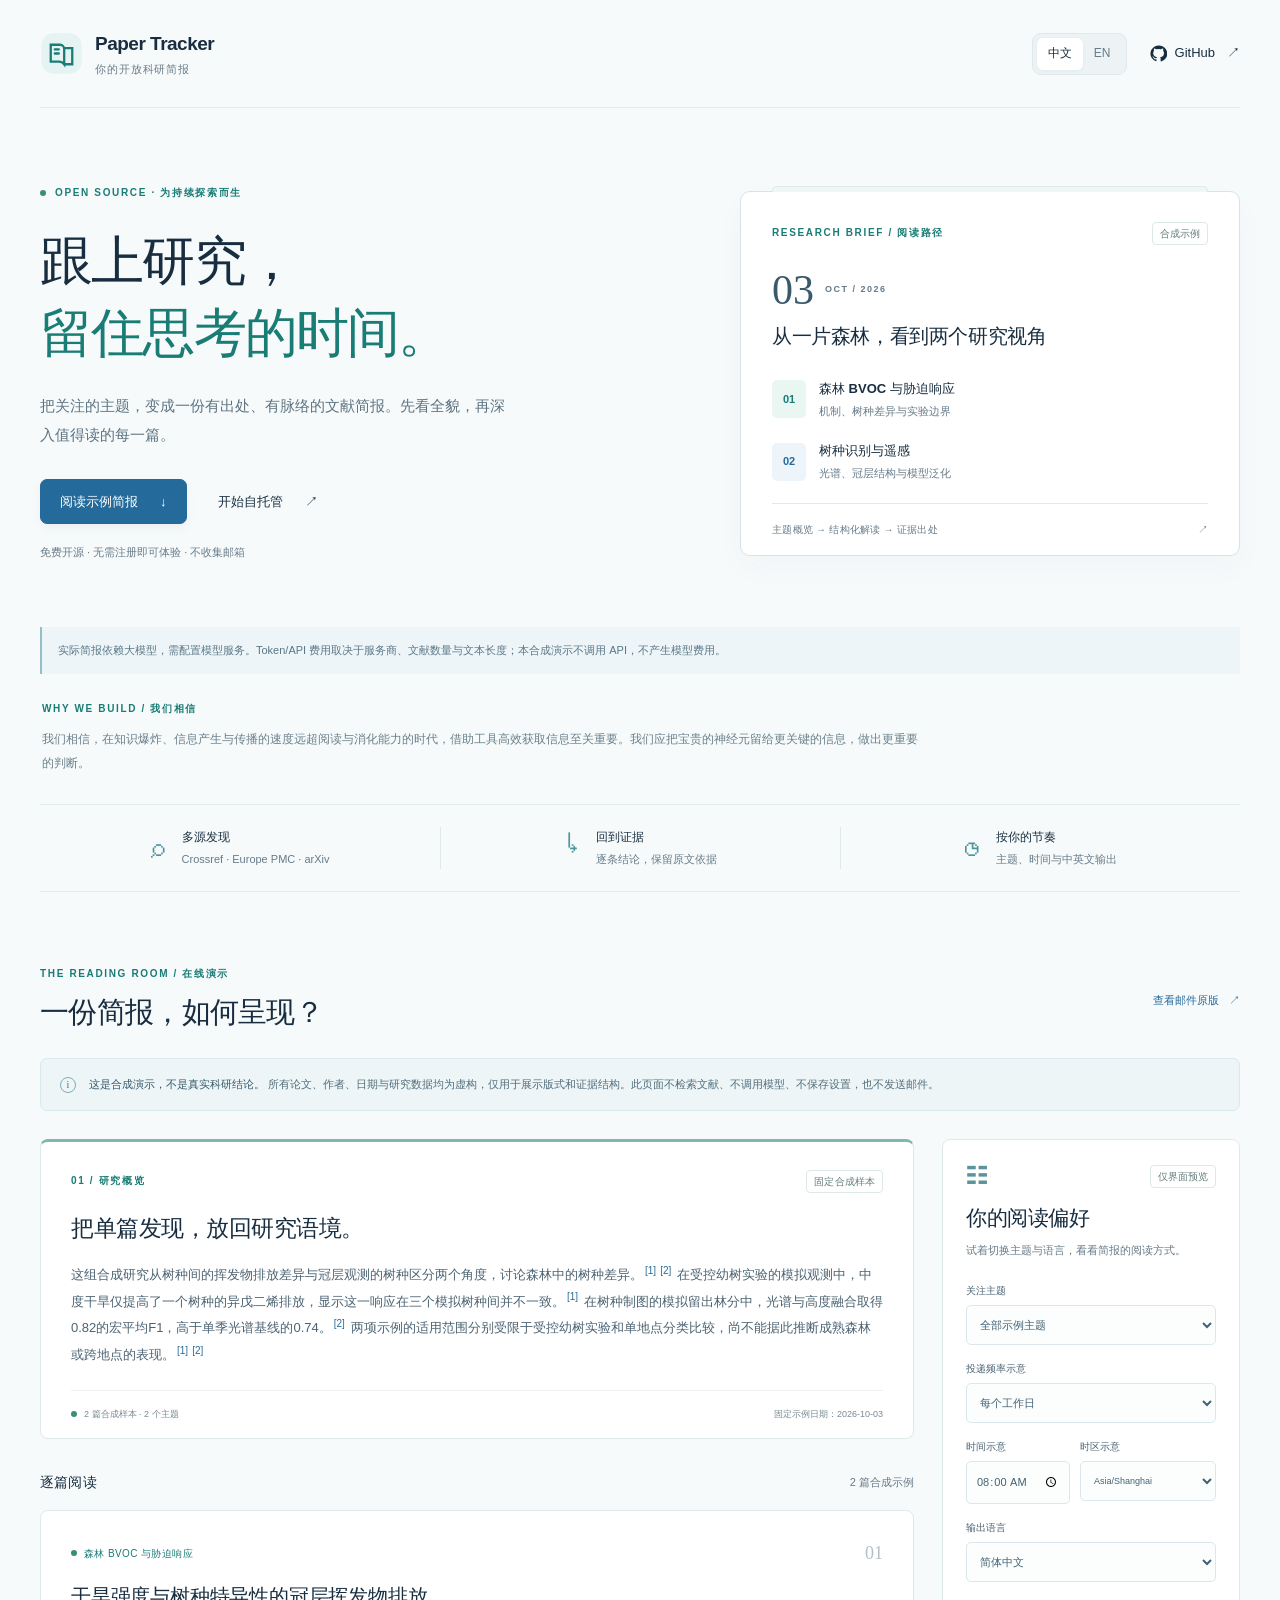
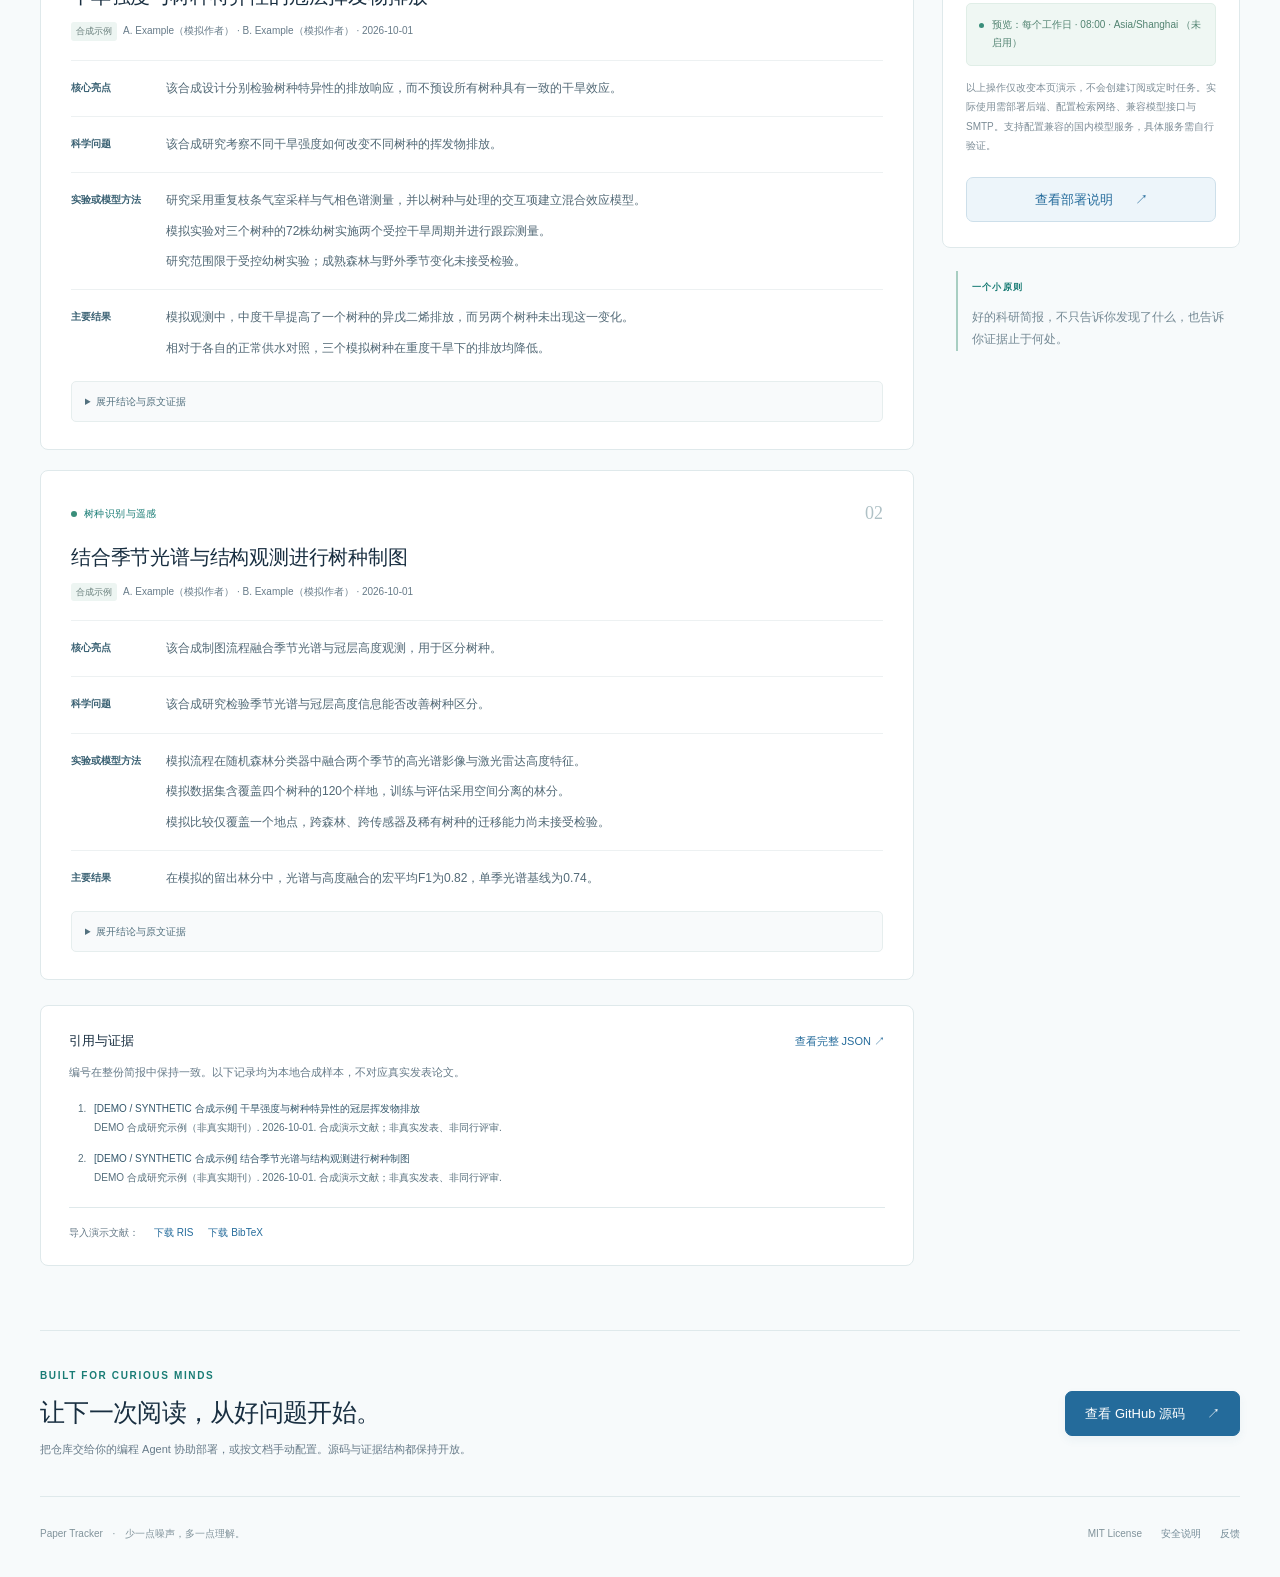
==== docs/index.html @ ffe812c1 "Release v2.1: topic calendars, required LLM setup, reference exports and live demo" ====
<!doctype html>
<html lang="zh-CN">
<head>
  <meta charset="utf-8">
  <meta name="viewport" content="width=device-width, initial-scale=1">
  <meta name="description" content="Paper Tracker: an open-source, evidence-grounded research digest. Explore the bilingual, synthetic demo without an account.">
  <meta name="theme-color" content="#f7fafb">
  <title>Paper Tracker · Research, with context.</title>
  <link rel="icon" href="assets/favicon.svg" type="image/svg+xml">
  <link rel="stylesheet" href="assets/style.css">
  <script defer src="assets/fixtures.js"></script>
  <script defer src="assets/app.js"></script>
</head>
<body>
  <a class="skip-link" href="#digest" data-i18n="skip">跳至文献预览</a>
  <div class="site-shell">
    <header class="site-header">
      <a class="brand" href="./" aria-label="Paper Tracker home">
        <svg class="brand-icon" viewBox="0 0 32 32" fill="none" aria-hidden="true"><rect x="1" y="1" width="30" height="30" rx="9" fill="#e5f4f2"/><path d="M8 9.5h7a3 3 0 0 1 3 3V24a5 5 0 0 0-4-2H8V9.5Z" stroke="#197c75" stroke-width="1.7"/><path d="M18 12h6v12h-6M11 13h3M11 16h3" stroke="#197c75" stroke-width="1.7" stroke-linecap="round"/></svg>
        <span>Paper Tracker<span class="brand-caption" data-i18n="brandCaption">你的开放科研简报</span></span>
      </a>
      <nav class="header-actions" aria-label="Main navigation">
        <div class="language-switch" role="group" aria-label="Language / 语言">
          <button type="button" class="language-button active" data-language="zh-CN" aria-pressed="true">中文</button>
          <button type="button" class="language-button" data-language="en" aria-pressed="false">EN</button>
        </div>
        <a class="repo-link" href="https://github.com/RHFran/paper-tracker"><svg viewBox="0 0 24 24" fill="currentColor" aria-hidden="true"><path d="M12 .8a11.4 11.4 0 0 0-3.6 22.2c.6.1.8-.2.8-.6v-2.2c-3.3.7-4-1.4-4-1.4-.5-1.4-1.3-1.8-1.3-1.8-1.1-.7.1-.7.1-.7 1.2.1 1.8 1.2 1.8 1.2 1 1.8 2.7 1.3 3.4 1 .1-.8.4-1.3.8-1.6-2.7-.3-5.5-1.3-5.5-6A4.7 4.7 0 0 1 5.7 8c-.1-.3-.5-1.5.1-3.2 0 0 1-.3 3.3 1.2a11.5 11.5 0 0 1 6 0c2.3-1.5 3.3-1.2 3.3-1.2.6 1.7.2 2.9.1 3.2a4.7 4.7 0 0 1 1.2 3.2c0 4.6-2.8 5.6-5.5 5.9.5.4.8 1.1.8 2.2v3.3c0 .4.2.7.8.6A11.4 11.4 0 0 0 12 .8Z"/></svg><span>GitHub</span><span aria-hidden="true">↗</span></a>
      </nav>
    </header>

    <main>
      <section class="hero" aria-labelledby="hero-title">
        <div class="hero-copy">
          <p class="eyebrow"><span class="status-dot"></span><span data-i18n="eyebrow">OPEN SOURCE · 为持续探索而生</span></p>
          <h1 id="hero-title"><span data-i18n="heroLine1">跟上研究，</span><br><span class="hero-accent" data-i18n="heroLine2">留住思考的时间。</span></h1>
          <p class="hero-description" data-i18n="heroDescription">把关注的主题，变成一份有出处、有脉络的文献简报。先看全貌，再深入值得读的每一篇。</p>
          <div class="hero-buttons"><a class="button button-primary" href="#digest"><span data-i18n="readDemo">阅读示例简报</span><span aria-hidden="true">↓</span></a><a class="button button-quiet" href="https://github.com/RHFran/paper-tracker#agent-setup"><span data-i18n="getStarted">开始自托管</span><span aria-hidden="true">↗</span></a></div>
          <p class="hero-footnote" data-i18n="heroFootnote">免费开源 · 无需注册即可体验 · 不收集邮箱</p>
        </div>
        <aside class="hero-preview" aria-label="Demo at a glance">
          <div class="preview-topline"><span class="eyebrow" data-i18n="previewEyebrow">RESEARCH BRIEF / 阅读路径</span><span class="small-tag" data-i18n="sample">合成示例</span></div>
          <div class="preview-date">03 <span>OCT / 2026</span></div>
          <h2 data-i18n="previewTitle">从一片森林，看到两个研究视角</h2>
          <div class="preview-topic"><span class="topic-symbol mint">01</span><div><strong data-i18n="topicBvoc">森林 BVOC 与胁迫响应</strong><span data-i18n="previewBvoc">机制、树种差异与实验边界</span></div></div>
          <div class="preview-topic"><span class="topic-symbol blue">02</span><div><strong data-i18n="topicCanopy">树种识别与遥感</strong><span data-i18n="previewCanopy">光谱、冠层结构与模型泛化</span></div></div>
          <div class="preview-bottom"><span data-i18n="previewBottom">主题概览 → 结构化解读 → 证据出处</span><span aria-hidden="true">↗</span></div>
        </aside>
      </section>

      <p class="cost-note" data-i18n="costNotice">实际简报依赖大模型，需配置模型服务。Token/API 费用取决于服务商、文献数量与文本长度；本合成演示不调用 API，不产生模型费用。</p>
      <section class="philosophy" aria-label="Our belief"><p class="eyebrow" data-i18n="philosophyLabel">WHY WE BUILD / 我们相信</p><p data-i18n="philosophy">我们相信，在知识爆炸、信息产生与传播的速度远超阅读与消化能力的时代，借助工具高效获取信息至关重要。我们应把宝贵的神经元留给更关键的信息，做出更重要的判断。</p></section>
      <section class="feature-strip" aria-label="Project capabilities">
        <div><span class="feature-icon" aria-hidden="true">⌕</span><p><strong data-i18n="featureSources">多源发现</strong><span>Crossref · Europe PMC · arXiv</span></p></div>
        <div><span class="feature-icon" aria-hidden="true">↳</span><p><strong data-i18n="featureEvidence">回到证据</strong><span data-i18n="featureEvidenceDetail">逐条结论，保留原文依据</span></p></div>
        <div><span class="feature-icon" aria-hidden="true">◷</span><p><strong data-i18n="featureSchedule">按你的节奏</strong><span data-i18n="featureScheduleDetail">主题、时间与中英文输出</span></p></div>
      </section>

      <section id="digest" class="digest-section" aria-labelledby="digest-title">
        <div class="section-heading"><div><p class="eyebrow" data-i18n="digestEyebrow">THE READING ROOM / 在线演示</p><h2 id="digest-title" data-i18n="digestTitle">一份简报，如何呈现？</h2></div><a id="email-preview-link" class="text-link" href="preview/demo.zh-CN.html"><span data-i18n="emailPreview">查看邮件原版</span><span aria-hidden="true">↗</span></a></div>
        <div class="demo-notice"><span class="notice-icon" aria-hidden="true">i</span><p><strong data-i18n="demoNoticeTitle">这是合成演示，不是真实科研结论。</strong> <span data-i18n="demoNotice">所有论文、作者、日期与研究数据均为虚构，仅用于展示版式和证据结构。此页面不检索文献、不调用模型、不保存设置，也不发送邮件。</span></p></div>
        <div class="reading-layout">
          <div class="reading-main">
            <article class="overview-card">
              <div class="card-eyebrow"><span class="eyebrow" data-i18n="overviewEyebrow">01 / 研究概览</span><span class="small-tag" data-i18n="fixedFixture">固定合成样本</span></div>
              <h3 data-i18n="overviewTitle">把单篇发现，放回研究语境。</h3>
              <div id="overview-content" class="overview-content"></div>
              <div class="overview-meta"><span><span class="status-dot"></span><span data-i18n="overviewScope">2 篇合成样本 · 2 个主题</span></span><span data-i18n="overviewDate">固定示例日期：2026-10-03</span></div>
            </article>
            <div class="papers-heading"><h3 data-i18n="papersTitle">逐篇阅读</h3><span id="paper-count" class="muted" aria-live="polite"></span></div>
            <div id="paper-list"></div>
            <section class="references-card" aria-labelledby="references-title"><div class="card-eyebrow"><h3 id="references-title" data-i18n="referencesTitle">引用与证据</h3><a id="audit-link" class="text-link" href="preview/demo.zh-CN.json" data-i18n="auditLink">查看完整 JSON ↗</a></div><p class="muted" data-i18n="referencesNotice">编号在整份简报中保持一致。以下记录均为本地合成样本，不对应真实发表论文。</p><ol id="reference-list"></ol><div class="export-links"><span data-i18n="exportNotice">导入演示文献：</span><a id="ris-link" href="preview/demo.zh-CN.ris" download data-i18n="exportRis">下载 RIS</a><a id="bib-link" href="preview/demo.zh-CN.bib" download data-i18n="exportBib">下载 BibTeX</a></div></section>
          </div>
          <aside class="configuration" aria-labelledby="config-title">
            <div class="config-card">
              <div class="config-topline"><span class="config-icon" aria-hidden="true">☷</span><span class="small-tag" data-i18n="previewOnly">仅界面预览</span></div>
              <h3 id="config-title" data-i18n="configTitle">你的阅读偏好</h3>
              <p class="muted" data-i18n="configDescription">试着切换主题与语言，看看简报的阅读方式。</p>
              <div class="field"><label for="topic" data-i18n="topicLabel">关注主题</label><select id="topic"><option value="all" data-i18n="allTopics">全部示例主题</option><option value="bvoc" data-i18n="topicBvoc">森林 BVOC 与胁迫响应</option><option value="canopy" data-i18n="topicCanopy">树种识别与遥感</option></select></div>
              <div class="field"><label for="schedule" data-i18n="scheduleLabel">投递频率示意</label><select id="schedule"><option value="daily" data-i18n="daily">每天</option><option value="weekdays" selected data-i18n="weekdays">每个工作日</option><option value="weekly" data-i18n="weekly">每周一</option></select></div>
              <div class="field-pair"><div class="field"><label for="time" data-i18n="timeLabel">时间示意</label><input id="time" type="time" value="08:00" required></div><div class="field"><label for="timezone" data-i18n="timezoneLabel">时区示意</label><select id="timezone"><option value="Asia/Shanghai">Asia/Shanghai</option><option value="UTC">UTC</option><option value="America/New_York">America/New_York</option></select></div></div>
              <div class="field"><label for="output-language" data-i18n="languageLabel">输出语言</label><select id="output-language"><option value="zh-CN">简体中文</option><option value="en">English</option></select></div>
              <div class="schedule-summary" aria-live="polite"><span class="status-dot"></span><p id="schedule-summary"></p></div>
              <p class="config-disclaimer" data-i18n="configDisclaimer">以上操作仅改变本页演示，不会创建订阅或定时任务。实际使用需部署后端、配置检索网络、兼容模型接口与 SMTP。支持配置兼容的国内模型服务，具体服务需自行验证。</p>
              <a class="button button-secondary" href="https://github.com/RHFran/paper-tracker#manual-setup"><span data-i18n="setupGuide">查看部署说明</span><span aria-hidden="true">↗</span></a>
            </div>
            <div class="reading-note"><span class="eyebrow" data-i18n="readingNoteLabel">一个小原则</span><p data-i18n="readingNote">好的科研简报，不只告诉你发现了什么，也告诉你证据止于何处。</p></div>
          </aside>
        </div>
      </section>
      <noscript><div class="demo-notice">JavaScript is disabled. Read the complete synthetic previews: <a href="preview/demo.zh-CN.html">中文</a> · <a href="preview/demo.en.html">English</a>. All papers and findings in these previews are invented.</div></noscript>
      <section class="bottom-cta"><div><p class="eyebrow">BUILT FOR CURIOUS MINDS</p><h2 data-i18n="ctaTitle">让下一次阅读，从好问题开始。</h2><p data-i18n="ctaText">把仓库交给你的编程 Agent 协助部署，或按文档手动配置。源码与证据结构都保持开放。</p></div><a class="button button-primary" href="https://github.com/RHFran/paper-tracker"><span data-i18n="viewSource">查看 GitHub 源码</span><span aria-hidden="true">↗</span></a></section>
    </main>
    <footer class="site-footer"><span>Paper Tracker <span class="footer-dot">·</span> <span data-i18n="footerTagline">少一点噪声，多一点理解。</span></span><div><span>MIT License</span><a href="https://github.com/RHFran/paper-tracker/blob/main/SECURITY.md" data-i18n="security">安全说明</a><a href="https://github.com/RHFran/paper-tracker/issues" data-i18n="feedback">反馈</a></div></footer>
  </div>
</body>
</html>
---- docs/assets/style.css ----
:root{--ink:#182e40;--muted:#677b89;--blue:#246b9b;--teal:#197c75;--line:#dfe9eb;--canvas:#f7fafb;--mint:#eaf6f1;--sky:#edf5fa;--paper:#fff;--serif:Georgia,"Songti SC","Noto Serif CJK SC",SimSun,serif;--sans:Inter,-apple-system,BlinkMacSystemFont,"Segoe UI","PingFang SC","Microsoft YaHei",sans-serif}*{box-sizing:border-box}html{scroll-behavior:smooth;scroll-padding-top:28px}body{margin:0;background:var(--canvas);color:var(--ink);font-family:var(--sans);font-size:15px;line-height:1.7;-webkit-font-smoothing:antialiased}a{color:var(--blue);text-decoration:none}a:hover{text-decoration:underline;text-underline-offset:4px}button,input,select{font:inherit}button,a,select,input,summary{-webkit-tap-highlight-color:transparent}button,select,summary{cursor:pointer}:focus-visible{outline:3px solid #519eaa;outline-offset:4px}button{color:inherit}button,a{touch-action:manipulation}svg{display:block}.site-shell{width:min(1200px,100% - 80px);margin:auto}.site-header{min-height:108px;display:flex;align-items:center;justify-content:space-between;gap:24px;border-bottom:1px solid var(--line)}.brand{display:flex;gap:12px;align-items:center;color:var(--ink);font-size:19px;font-weight:650;letter-spacing:-.5px}.brand:hover{text-decoration:none}.brand-icon{width:43px;height:43px}.brand-caption{display:block;font-size:11px;font-weight:400;letter-spacing:.08em;color:var(--muted);margin-top:0}.header-actions{display:flex;gap:23px;align-items:center}.language-switch{padding:4px;display:flex;border:1px solid var(--line);background:#edf3f4;border-radius:9px}.language-button{border:0;background:transparent;border-radius:6px;padding:5px 11px;color:var(--muted);font-size:12px;min-height:32px}.language-button.active{background:white;color:var(--ink);box-shadow:0 1px 4px #1e45500d}.repo-link{display:flex;align-items:center;gap:8px;font-size:13px;color:var(--ink)}.repo-link svg{width:17px;height:17px}.repo-link>span:last-child{margin-left:4px}.hero{display:grid;grid-template-columns:1.2fr 1fr;gap:100px;align-items:center;padding:77px 0 65px}.eyebrow{font-size:10px;letter-spacing:1.65px;font-weight:650;line-height:1.6;color:var(--teal);margin:0}.hero .eyebrow{display:flex;align-items:center;gap:9px}.status-dot{display:inline-block;flex-shrink:0;width:6px;height:6px;border-radius:50%;background:#398e7a;vertical-align:middle}.hero h1{font-family:var(--serif);font-weight:500;font-size:clamp(38px,4.15vw,53px);line-height:1.35;letter-spacing:-1.8px;margin:25px 0 22px}.hero-accent{color:var(--teal)}.hero-description{max-width:475px;line-height:1.95;color:#5e7482;margin:0;font-size:15px}.hero-buttons{display:flex;gap:12px;align-items:center;flex-wrap:wrap;margin-top:29px}.button{display:inline-flex;justify-content:center;align-items:center;gap:22px;border-radius:7px;padding:12px 19px;font-size:13px;line-height:1.5;font-weight:500;min-height:45px}.button:hover{text-decoration:none;filter:brightness(.95)}.button-primary{background:var(--blue);color:#fff;border:1px solid var(--blue);box-shadow:0 4px 10px #286b9510}.button-quiet{color:var(--ink)}.button-secondary{background:var(--sky);border:1px solid #cddfea;color:var(--blue);width:100%}.hero-footnote{font-size:11px;color:var(--muted);margin:19px 0 0}.hero-preview{padding:30px 31px 0;background:#fff;border:1px solid #d5e5e7;border-radius:10px;box-shadow:0 12px 32px #31566707;position:relative}.hero-preview:before{content:"";position:absolute;left:31px;right:31px;top:-6px;height:5px;border:1px solid #deeaeb;border-bottom:0;border-radius:5px 5px 0 0;background:#eef6f6}.preview-topline{display:flex;align-items:center;justify-content:space-between;gap:12px}.small-tag{display:inline-block;font-size:10px;line-height:1.5;border:1px solid #dce9e7;border-radius:4px;padding:3px 7px;color:#657e7d;white-space:nowrap;letter-spacing:.1px}.preview-date{margin:24px 0 9px;font-family:var(--serif);font-size:42px;line-height:1;color:#385a6b;display:flex;gap:11px;align-items:center}.preview-date span{font-family:var(--sans);font-size:9px;letter-spacing:1.5px;font-weight:600;color:var(--muted)}.hero-preview h2{font-size:20px;line-height:1.6;font-family:var(--serif);font-weight:500;letter-spacing:-.4px;margin:0 0 26px}.preview-topic{display:flex;gap:13px;align-items:center;margin:0 0 20px}.topic-symbol{width:34px;height:38px;display:flex;align-items:center;justify-content:center;border-radius:5px;font-size:11px;font-weight:600;flex-shrink:0}.mint{background:var(--mint);color:var(--teal)}.blue{background:var(--sky);color:var(--blue)}.preview-topic strong{display:block;font-weight:550;font-size:13px}.preview-topic div>span{display:block;color:var(--muted);font-size:11px;margin-top:2px}.preview-bottom{border-top:1px solid var(--line);padding:17px 0;display:flex;gap:14px;justify-content:space-between;font-size:10px;color:var(--muted);letter-spacing:.25px}.feature-strip{border-top:1px solid var(--line);border-bottom:1px solid var(--line);display:grid;grid-template-columns:repeat(3,1fr);padding:22px 0;margin-bottom:74px}.feature-strip>div{display:flex;gap:17px;align-items:center;justify-content:center}.feature-strip>div+div{border-left:1px solid var(--line)}.feature-strip p{margin:0}.feature-strip strong,.feature-strip p>span{display:block}.feature-strip strong{font-size:12px;font-weight:550}.feature-strip p>span{font-size:11px;color:var(--muted);margin-top:3px}.feature-icon{font-size:27px;color:#4b969d;line-height:1}.section-heading{display:flex;align-items:center;justify-content:space-between;gap:20px;margin-bottom:24px}.section-heading h2{font-family:var(--serif);font-size:29px;letter-spacing:-.7px;font-weight:500;margin:9px 0 0;line-height:1.5}.text-link{font-size:11px;display:inline-flex;align-items:center;gap:10px}.demo-notice{display:flex;align-items:flex-start;gap:13px;background:#edf5f7;border:1px solid #dae9ed;border-radius:7px;padding:15px 19px;margin:0 0 28px;color:#516d7b;font-size:11px;line-height:1.85}.demo-notice p{margin:0}.demo-notice strong{font-weight:550;color:#35596a}.notice-icon{border:1px solid #7eacb7;border-radius:50%;width:16px;height:16px;display:flex;align-items:center;justify-content:center;flex-shrink:0;font-size:10px;margin-top:3px;font-family:var(--serif)}.reading-layout{display:grid;grid-template-columns:minmax(0,1fr) 298px;gap:28px;align-items:start}.overview-card,.paper-card,.references-card,.config-card{background:#fff;border:1px solid var(--line);border-radius:8px}.overview-card{padding:28px 30px 0;border-top:3px solid #80b8af}.card-eyebrow{display:flex;justify-content:space-between;align-items:center;gap:14px}.overview-card h3{font-family:var(--serif);font-weight:500;font-size:23px;letter-spacing:-.5px;line-height:1.5;margin:19px 0 16px}.overview-content{font-size:13px;line-height:2.05;color:#4c6372}.overview-content p{margin:0 0 17px}.citation{font-size:10px;vertical-align:super;padding:1px 2px;line-height:0;color:var(--blue)}.overview-meta{display:flex;justify-content:space-between;gap:15px;padding:16px 0;border-top:1px solid #edf1f2;margin-top:21px;color:#778a91;font-size:9px}.overview-meta>span:first-child{display:flex;gap:7px;align-items:center}.papers-heading{display:flex;align-items:center;justify-content:space-between;margin:32px 0 15px}.papers-heading h3{font-size:14px;letter-spacing:.2px;margin:0;font-weight:550}.muted{color:var(--muted);font-size:11px;line-height:1.8}.paper-card{margin-bottom:20px;padding:27px 30px}.paper-topline{display:flex;justify-content:space-between;align-items:center;gap:12px}.topic-label{display:flex;align-items:center;gap:7px;font-size:10px;color:var(--teal);letter-spacing:.4px}.paper-number{font-family:var(--serif);color:#afc1c6;font-size:18px}.paper-card h3{font-size:20px;font-family:var(--serif);font-weight:500;line-height:1.65;letter-spacing:-.2px;margin:12px 0 9px}.paper-meta{font-size:10px;color:var(--muted);line-height:1.8;margin:0 0 19px;overflow-wrap:anywhere}.synthetic-badge{display:inline-block;font-size:9px;color:#6b817e;background:#edf5f2;border-radius:3px;padding:1px 5px;margin-right:6px}.paper-section{display:grid;grid-template-columns:81px minmax(0,1fr);gap:14px;padding:16px 0;border-top:1px solid #edf1f2}.paper-section h4{font-size:10px;font-weight:600;color:#3a6173;line-height:1.8;margin:2px 0 0}.paper-section ul{padding:0;margin:0;list-style:none;font-size:12px;line-height:1.95;color:#526976}.paper-section li+li{margin-top:7px}.evidence-details{background:#f8fafb;border:1px solid #e6eeee;border-radius:5px;margin-top:5px;padding:11px 13px;font-size:11px;color:#53717f}.evidence-details summary{font-size:10px;font-weight:500}.evidence-details[open] summary{margin-bottom:11px}.evidence-item{font-size:11px;line-height:1.9;border-top:1px solid #e7edef;padding-top:10px;margin-top:10px}.evidence-item p{margin:5px 0}.evidence-quote{border-left:2px solid #b5d6d1;padding-left:10px;color:#6b7f88}.evidence-label{font-weight:600;color:#447567;font-size:9px;letter-spacing:.6px}.evidence-details .muted{font-size:10px}.references-card{padding:24px 28px;margin:25px 0 0}.references-card h3{font-size:13px;font-weight:550;margin:0}.references-card>p{margin:11px 0 0}.references-card ol{padding-left:20px;margin:16px 0 0;font-size:10px;line-height:1.9;color:#566f7c}.references-card li{padding-left:5px;scroll-margin-top:30px}.references-card li+li{margin-top:12px}.references-card li:target{background:#eef6f6}.reference-title{display:block;color:#34576b}.configuration{position:sticky;top:24px}.config-card{padding:25px 23px}.config-topline{display:flex;justify-content:space-between;align-items:center}.config-icon{font-size:22px;color:#5b939c;line-height:1}.config-card h3{font-family:var(--serif);font-size:21px;font-weight:500;line-height:1.5;margin:15px 0 7px;letter-spacing:-.5px}.config-card>.muted{margin:0 0 21px;font-size:11px}.field{margin-top:15px;min-width:0}.field label{display:block;font-size:10px;font-weight:550;color:#496374;margin-bottom:6px}.field select,.field input{width:100%;min-width:0;border:1px solid #dbe7ea;border-radius:5px;background:#fcfefe;color:#426173;padding:10px 9px;font-size:11px;min-height:40px}.field select{padding-right:18px}.field-pair{display:grid;grid-template-columns:104px minmax(0,1fr);gap:10px}.field-pair select{font-size:9px}.schedule-summary{padding:12px;margin-top:21px;display:flex;gap:8px;align-items:flex-start;background:#eff7f3;border:1px solid #e0eee7;border-radius:5px;color:#528371;font-size:10px;line-height:1.85}.schedule-summary .status-dot{margin-top:7px;width:5px;height:5px}.schedule-summary p{margin:0}.config-disclaimer{font-size:10px;color:#7d8d97;line-height:1.95;margin:12px 0 21px}.reading-note{margin:23px 14px;padding:1px 0 0 14px;border-left:2px solid #a8cec2}.reading-note .eyebrow{font-size:9px;letter-spacing:1.2px}.reading-note p{font-size:12px;color:#748994;line-height:1.9;margin:8px 0 0;font-family:var(--serif)}.bottom-cta{display:flex;justify-content:space-between;align-items:center;gap:25px;margin:64px 0 0;padding:37px 0;border-top:1px solid var(--line);border-bottom:1px solid var(--line)}.bottom-cta h2{font-family:var(--serif);font-size:25px;font-weight:500;letter-spacing:-.7px;line-height:1.6;margin:9px 0 7px}.bottom-cta p:not(.eyebrow){font-size:11px;color:var(--muted);margin:0}.bottom-cta .button{flex-shrink:0}.site-footer{padding:28px 0 35px;display:flex;justify-content:space-between;align-items:center;gap:20px;color:#81939b;font-size:10px}.site-footer>div{display:flex;gap:19px}.site-footer a{color:#748b97}.footer-dot{margin:0 7px}.skip-link{position:absolute;top:-80px;left:24px;padding:10px 15px;background:white;z-index:5}.skip-link:focus{top:10px}html[lang=en] .hero h1{font-size:clamp(40px,4.1vw,55px);letter-spacing:-2px}html[lang=en] .hero{gap:73px}html[lang=en] .paper-section{grid-template-columns:91px minmax(0,1fr)}html[lang=en] .paper-section h4{font-size:10px}
@media(min-width:1440px){.site-shell{width:1160px}}@media(max-width:1000px){.site-shell{width:calc(100% - 48px)}.hero,html[lang=en] .hero{gap:42px;padding:60px 0}.hero h1{font-size:43px}.hero-preview{padding:25px 23px 0}.hero-preview h2{font-size:18px}.preview-topline>.eyebrow{font-size:8px;letter-spacing:1px}.reading-layout{grid-template-columns:minmax(0,1fr) 265px;gap:20px}.config-card{padding:22px 19px}.overview-card,.paper-card{padding-left:23px;padding-right:23px}.feature-strip{margin-bottom:54px}.preview-topic strong{font-size:12px}}
@media(max-width:760px){.site-shell{width:calc(100% - 36px)}.site-header{min-height:87px;gap:10px}.brand{font-size:17px;gap:9px}.brand-icon{width:36px;height:36px}.brand-caption{font-size:9px}.header-actions{gap:12px}.repo-link{font-size:11px;gap:6px}.repo-link>span:last-child{display:none}.language-button{padding:4px 8px;font-size:11px}.hero,html[lang=en] .hero{grid-template-columns:1fr;gap:38px;padding:48px 3px 39px}.hero h1{font-size:43px;letter-spacing:-1.3px;margin-top:20px}.hero-description{font-size:14px;max-width:530px}.hero-preview{max-width:540px;width:100%;padding:25px 24px 0}.preview-topline>.eyebrow{font-size:9px;letter-spacing:1.4px}.preview-date{margin-top:20px}.hero-preview h2{font-size:20px;margin-bottom:22px}.hero-preview .preview-topic{margin-bottom:17px}.preview-topic strong{font-size:12px}.feature-strip{padding:19px 0;margin-bottom:45px;gap:12px}.feature-strip>div{display:block;padding-left:10px}.feature-strip>div:first-child{padding-left:0}.feature-strip p>span{font-size:9px;line-height:1.8}.feature-strip strong{font-size:10px;margin-top:9px}.feature-icon{font-size:21px}.section-heading h2{font-size:25px}.section-heading{align-items:flex-end;gap:13px}.section-heading>.text-link{font-size:10px;flex-shrink:0;margin-bottom:4px}.eyebrow{font-size:9px;letter-spacing:1.2px}.reading-layout{display:flex;flex-direction:column;gap:25px}.configuration{position:static;width:100%}.config-card{padding:20px}.config-card h3{font-size:21px}.config-card>.muted{margin-bottom:14px}.config-card .field{margin-top:12px}.config-topline{float:right;gap:12px;margin-top:5px}.config-icon{display:none}.config-card h3{margin-top:0}.field-pair{grid-template-columns:1fr 1fr}.field-pair select{font-size:11px}.config-disclaimer{margin-bottom:15px}.config-card>.button{min-height:40px;padding-top:10px;padding-bottom:10px}.reading-note{display:none}.reading-main{width:100%}.overview-card{padding:23px 22px 0}.overview-card h3{font-size:22px}.overview-meta{flex-wrap:wrap;gap:5px}.paper-card{padding:23px 22px}.paper-card h3{font-size:20px}.paper-section,html[lang=en] .paper-section{grid-template-columns:1fr;gap:6px}.paper-section h4,html[lang=en] .paper-section h4{font-size:10px}.paper-section ul{font-size:12px}.references-card{padding:23px 22px}.bottom-cta{display:block;padding:30px 4px;margin-top:42px}.bottom-cta h2{font-size:24px}.bottom-cta .button{margin-top:22px}.site-footer{align-items:flex-start;flex-direction:column;gap:14px;font-size:10px}.demo-notice{padding:13px 14px;font-size:10px;gap:10px}html[lang=en] .hero h1{font-size:46px}.card-eyebrow{gap:8px}}
@media(max-width:380px){.site-shell{width:calc(100% - 28px)}.brand-caption{display:none}.brand{font-size:15px}.repo-link>span{display:none}.header-actions{gap:9px}.hero h1{font-size:37px}.hero-buttons{gap:3px}.button{padding:11px 13px;gap:15px;font-size:12px}.section-heading{display:block}.section-heading>.text-link{margin-top:12px}.overview-card,.paper-card{padding-left:18px;padding-right:18px}.small-tag{font-size:8px}.overview-card h3{font-size:20px}.paper-card h3{font-size:18px}html[lang=en] .hero h1{font-size:39px}}
@media(prefers-reduced-motion:reduce){html{scroll-behavior:auto}}@media print{body{background:white}.site-shell{width:100%}.header-actions,.hero-buttons,.feature-strip,.configuration,.bottom-cta,.site-footer{display:none}.hero{padding:20px 0;gap:30px}.reading-layout{display:block}.paper-card,.overview-card{break-inside:avoid;box-shadow:none}.text-link{display:none}}

.philosophy{padding:0 2px 29px;max-width:890px}.philosophy>p:last-child{font-size:12px;line-height:2;color:#6a808c;margin:10px 0 0}.export-links{display:flex;flex-wrap:wrap;gap:9px 15px;font-size:10px;border-top:1px solid var(--line);padding-top:16px;margin-top:20px;color:var(--muted)}

.cost-note{background:#eef5f8;border-left:2px solid #95becd;padding:13px 16px;margin:0 0 27px;color:#5a7787;font-size:11px;line-height:1.9}
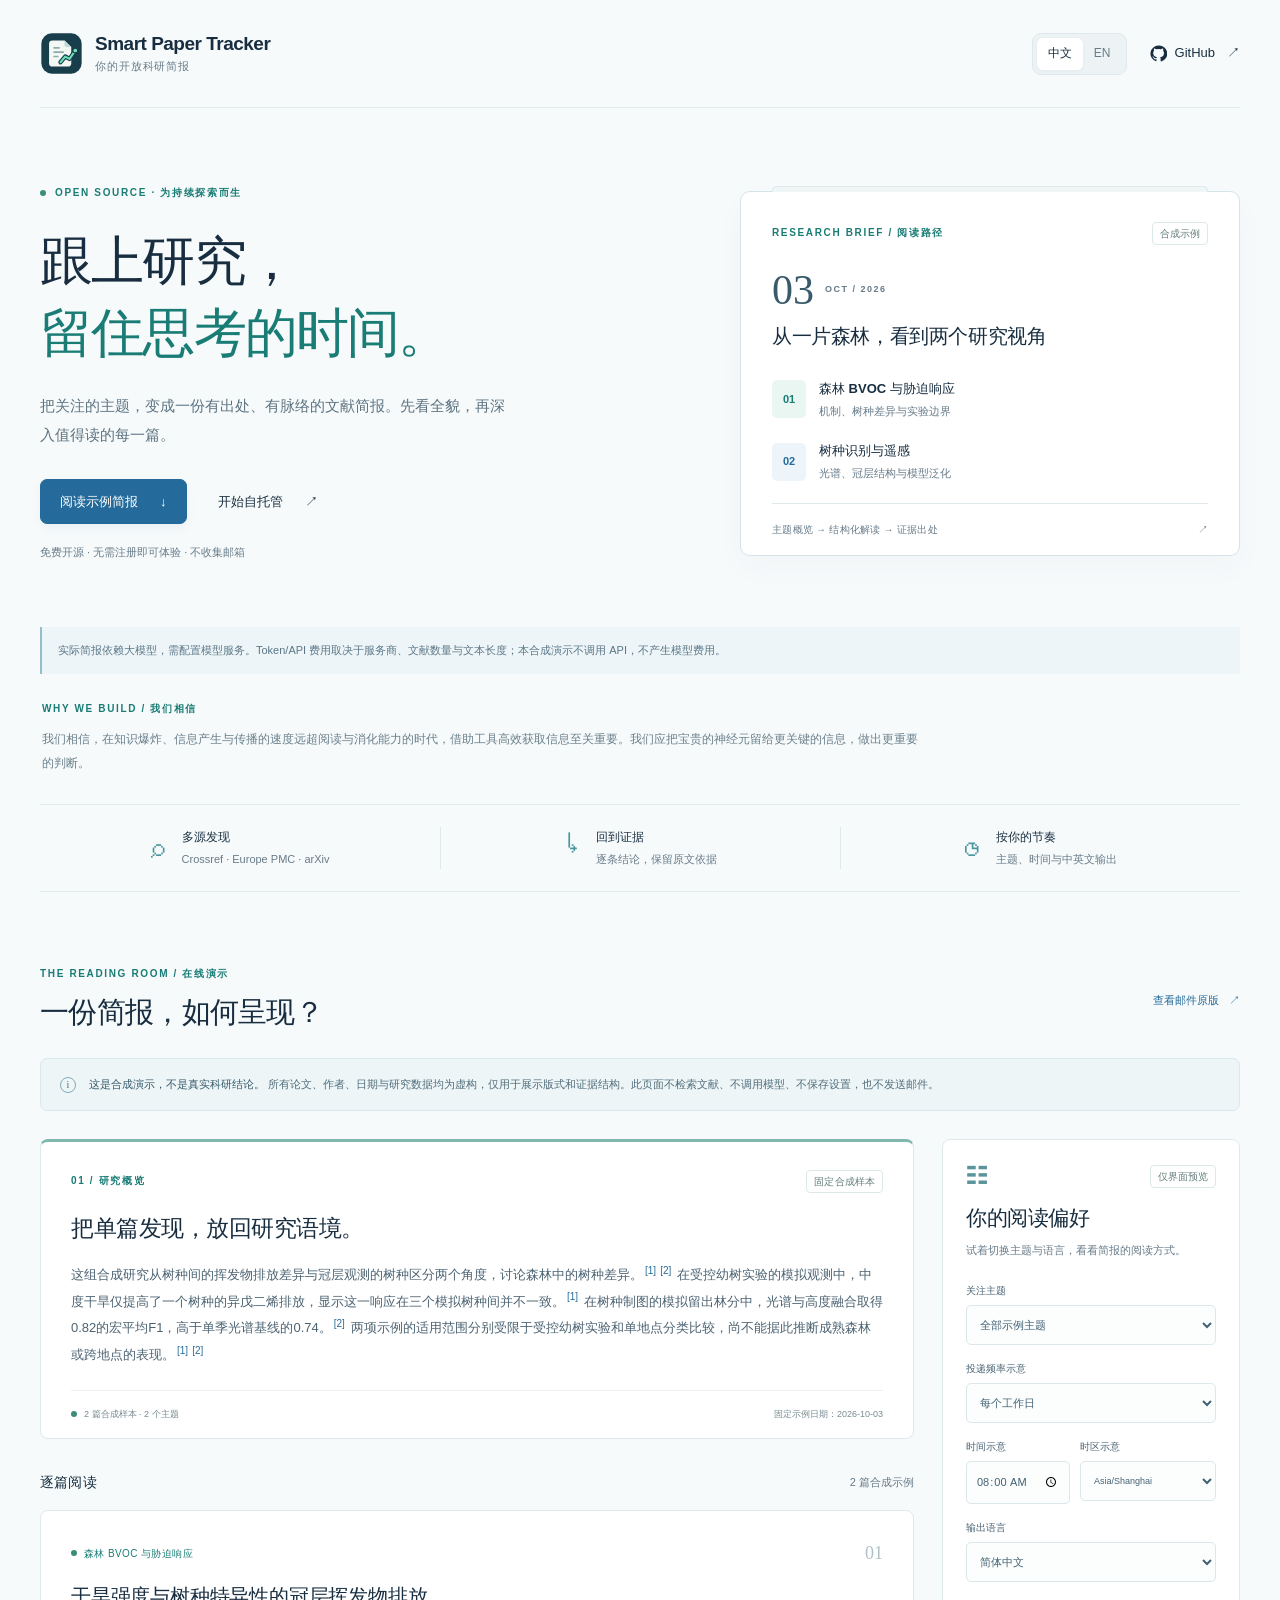
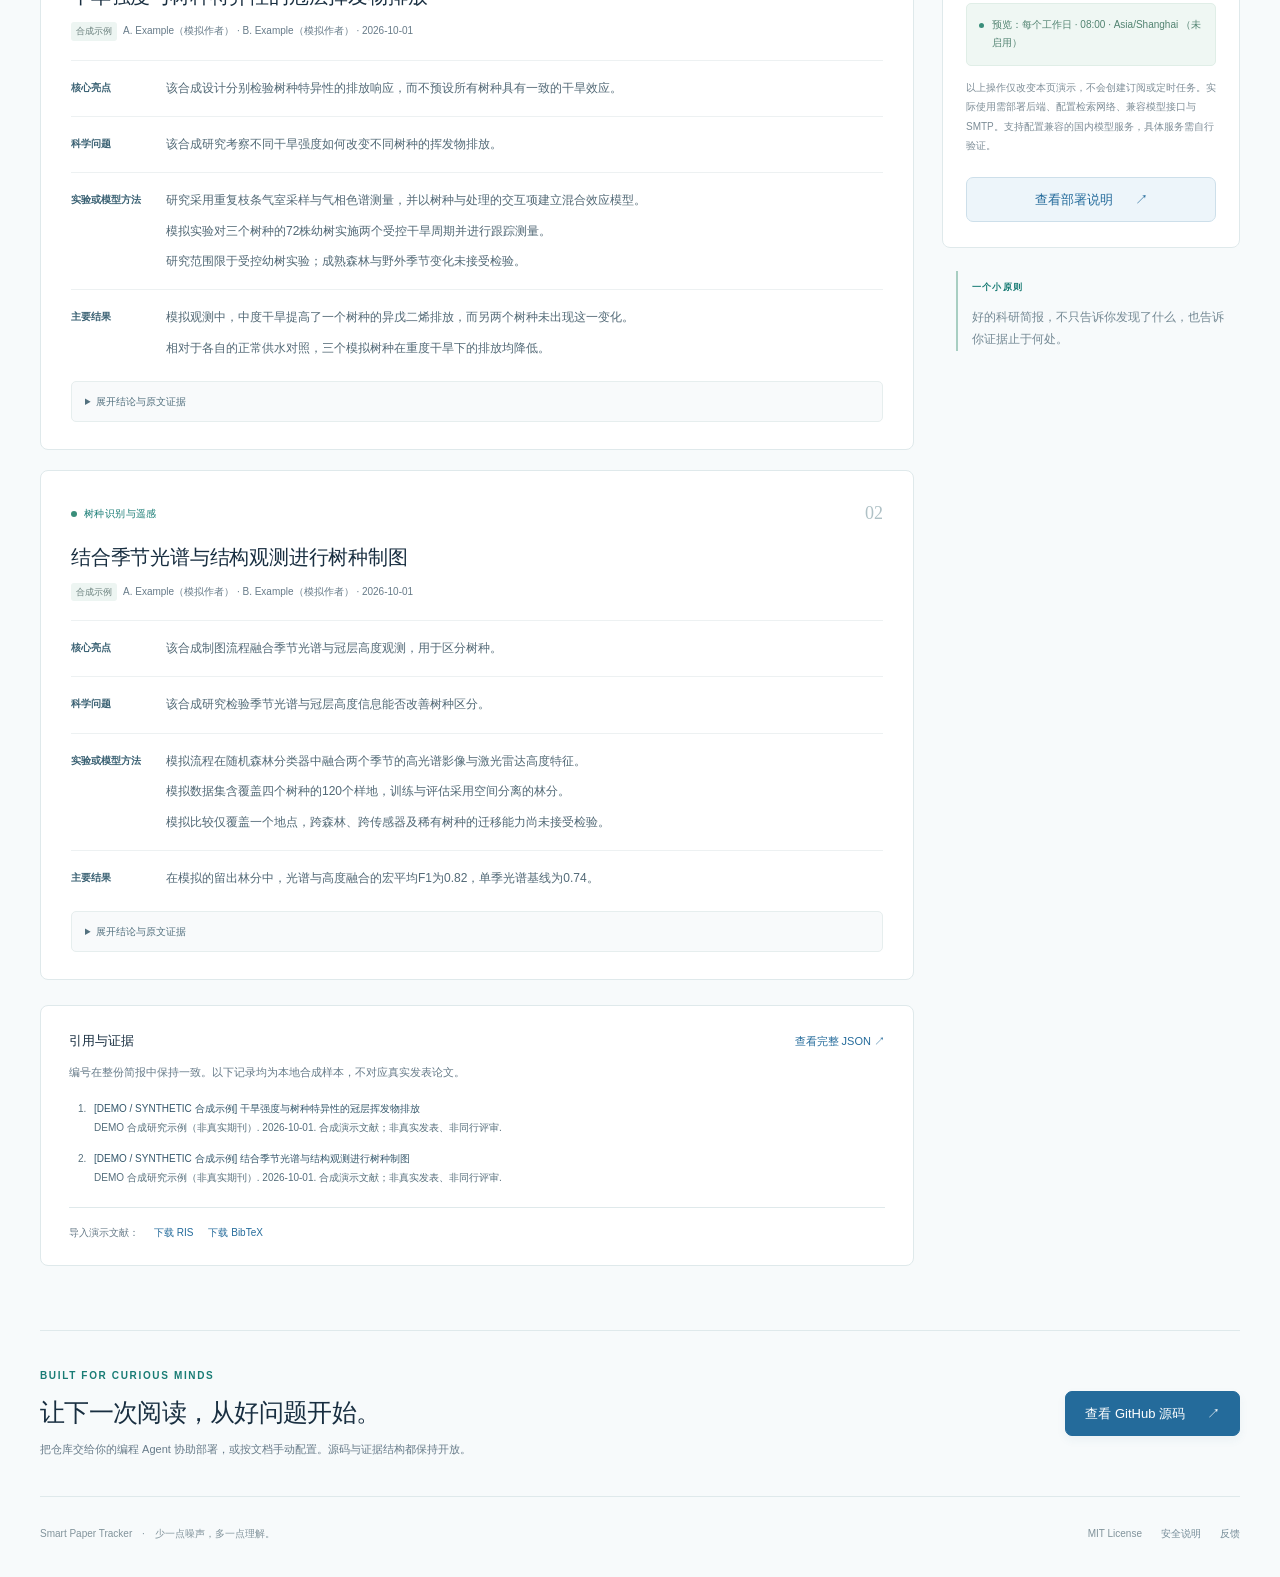
==== commit fc367467: "Brand project as Smart Paper Tracker with original logo" ====
--- a/docs/index.html
+++ b/docs/index.html
@@ -3,9 +3,9 @@
 <head>
   <meta charset="utf-8">
   <meta name="viewport" content="width=device-width, initial-scale=1">
-  <meta name="description" content="Paper Tracker: an open-source, evidence-grounded research digest. Explore the bilingual, synthetic demo without an account.">
+  <meta name="description" content="Smart Paper Tracker: an open-source, evidence-grounded research digest. Explore the bilingual, synthetic demo without an account.">
   <meta name="theme-color" content="#f7fafb">
-  <title>Paper Tracker · Research, with context.</title>
+  <title>Smart Paper Tracker · Research, with context.</title>
   <link rel="icon" href="assets/favicon.svg" type="image/svg+xml">
   <link rel="stylesheet" href="assets/style.css">
   <script defer src="assets/fixtures.js"></script>
@@ -15,16 +15,16 @@
   <a class="skip-link" href="#digest" data-i18n="skip">跳至文献预览</a>
   <div class="site-shell">
     <header class="site-header">
-      <a class="brand" href="./" aria-label="Paper Tracker home">
-        <svg class="brand-icon" viewBox="0 0 32 32" fill="none" aria-hidden="true"><rect x="1" y="1" width="30" height="30" rx="9" fill="#e5f4f2"/><path d="M8 9.5h7a3 3 0 0 1 3 3V24a5 5 0 0 0-4-2H8V9.5Z" stroke="#197c75" stroke-width="1.7"/><path d="M18 12h6v12h-6M11 13h3M11 16h3" stroke="#197c75" stroke-width="1.7" stroke-linecap="round"/></svg>
-        <span>Paper Tracker<span class="brand-caption" data-i18n="brandCaption">你的开放科研简报</span></span>
+      <a class="brand" href="./" aria-label="Smart Paper Tracker home">
+        <img class="brand-icon" src="assets/logo.svg" width="43" height="43" alt="">
+        <span><span class="brand-name">Smart Paper Tracker</span><span class="brand-caption" data-i18n="brandCaption">你的开放科研简报</span></span>
       </a>
       <nav class="header-actions" aria-label="Main navigation">
         <div class="language-switch" role="group" aria-label="Language / 语言">
           <button type="button" class="language-button active" data-language="zh-CN" aria-pressed="true">中文</button>
           <button type="button" class="language-button" data-language="en" aria-pressed="false">EN</button>
         </div>
-        <a class="repo-link" href="https://github.com/RHFran/paper-tracker"><svg viewBox="0 0 24 24" fill="currentColor" aria-hidden="true"><path d="M12 .8a11.4 11.4 0 0 0-3.6 22.2c.6.1.8-.2.8-.6v-2.2c-3.3.7-4-1.4-4-1.4-.5-1.4-1.3-1.8-1.3-1.8-1.1-.7.1-.7.1-.7 1.2.1 1.8 1.2 1.8 1.2 1 1.8 2.7 1.3 3.4 1 .1-.8.4-1.3.8-1.6-2.7-.3-5.5-1.3-5.5-6A4.7 4.7 0 0 1 5.7 8c-.1-.3-.5-1.5.1-3.2 0 0 1-.3 3.3 1.2a11.5 11.5 0 0 1 6 0c2.3-1.5 3.3-1.2 3.3-1.2.6 1.7.2 2.9.1 3.2a4.7 4.7 0 0 1 1.2 3.2c0 4.6-2.8 5.6-5.5 5.9.5.4.8 1.1.8 2.2v3.3c0 .4.2.7.8.6A11.4 11.4 0 0 0 12 .8Z"/></svg><span>GitHub</span><span aria-hidden="true">↗</span></a>
+        <a class="repo-link" aria-label="GitHub repository" href="https://github.com/RHFran/smart-paper-tracker"><svg viewBox="0 0 24 24" fill="currentColor" aria-hidden="true"><path d="M12 .8a11.4 11.4 0 0 0-3.6 22.2c.6.1.8-.2.8-.6v-2.2c-3.3.7-4-1.4-4-1.4-.5-1.4-1.3-1.8-1.3-1.8-1.1-.7.1-.7.1-.7 1.2.1 1.8 1.2 1.8 1.2 1 1.8 2.7 1.3 3.4 1 .1-.8.4-1.3.8-1.6-2.7-.3-5.5-1.3-5.5-6A4.7 4.7 0 0 1 5.7 8c-.1-.3-.5-1.5.1-3.2 0 0 1-.3 3.3 1.2a11.5 11.5 0 0 1 6 0c2.3-1.5 3.3-1.2 3.3-1.2.6 1.7.2 2.9.1 3.2a4.7 4.7 0 0 1 1.2 3.2c0 4.6-2.8 5.6-5.5 5.9.5.4.8 1.1.8 2.2v3.3c0 .4.2.7.8.6A11.4 11.4 0 0 0 12 .8Z"/></svg><span>GitHub</span><span aria-hidden="true">↗</span></a>
       </nav>
     </header>
 
@@ -34,7 +34,7 @@
           <p class="eyebrow"><span class="status-dot"></span><span data-i18n="eyebrow">OPEN SOURCE · 为持续探索而生</span></p>
           <h1 id="hero-title"><span data-i18n="heroLine1">跟上研究，</span><br><span class="hero-accent" data-i18n="heroLine2">留住思考的时间。</span></h1>
           <p class="hero-description" data-i18n="heroDescription">把关注的主题，变成一份有出处、有脉络的文献简报。先看全貌，再深入值得读的每一篇。</p>
-          <div class="hero-buttons"><a class="button button-primary" href="#digest"><span data-i18n="readDemo">阅读示例简报</span><span aria-hidden="true">↓</span></a><a class="button button-quiet" href="https://github.com/RHFran/paper-tracker#agent-setup"><span data-i18n="getStarted">开始自托管</span><span aria-hidden="true">↗</span></a></div>
+          <div class="hero-buttons"><a class="button button-primary" href="#digest"><span data-i18n="readDemo">阅读示例简报</span><span aria-hidden="true">↓</span></a><a class="button button-quiet" href="https://github.com/RHFran/smart-paper-tracker#agent-setup"><span data-i18n="getStarted">开始自托管</span><span aria-hidden="true">↗</span></a></div>
           <p class="hero-footnote" data-i18n="heroFootnote">免费开源 · 无需注册即可体验 · 不收集邮箱</p>
         </div>
         <aside class="hero-preview" aria-label="Demo at a glance">
@@ -81,16 +81,16 @@
               <div class="field"><label for="output-language" data-i18n="languageLabel">输出语言</label><select id="output-language"><option value="zh-CN">简体中文</option><option value="en">English</option></select></div>
               <div class="schedule-summary" aria-live="polite"><span class="status-dot"></span><p id="schedule-summary"></p></div>
               <p class="config-disclaimer" data-i18n="configDisclaimer">以上操作仅改变本页演示，不会创建订阅或定时任务。实际使用需部署后端、配置检索网络、兼容模型接口与 SMTP。支持配置兼容的国内模型服务，具体服务需自行验证。</p>
-              <a class="button button-secondary" href="https://github.com/RHFran/paper-tracker#manual-setup"><span data-i18n="setupGuide">查看部署说明</span><span aria-hidden="true">↗</span></a>
+              <a class="button button-secondary" href="https://github.com/RHFran/smart-paper-tracker#manual-setup"><span data-i18n="setupGuide">查看部署说明</span><span aria-hidden="true">↗</span></a>
             </div>
             <div class="reading-note"><span class="eyebrow" data-i18n="readingNoteLabel">一个小原则</span><p data-i18n="readingNote">好的科研简报，不只告诉你发现了什么，也告诉你证据止于何处。</p></div>
           </aside>
         </div>
       </section>
       <noscript><div class="demo-notice">JavaScript is disabled. Read the complete synthetic previews: <a href="preview/demo.zh-CN.html">中文</a> · <a href="preview/demo.en.html">English</a>. All papers and findings in these previews are invented.</div></noscript>
-      <section class="bottom-cta"><div><p class="eyebrow">BUILT FOR CURIOUS MINDS</p><h2 data-i18n="ctaTitle">让下一次阅读，从好问题开始。</h2><p data-i18n="ctaText">把仓库交给你的编程 Agent 协助部署，或按文档手动配置。源码与证据结构都保持开放。</p></div><a class="button button-primary" href="https://github.com/RHFran/paper-tracker"><span data-i18n="viewSource">查看 GitHub 源码</span><span aria-hidden="true">↗</span></a></section>
+      <section class="bottom-cta"><div><p class="eyebrow">BUILT FOR CURIOUS MINDS</p><h2 data-i18n="ctaTitle">让下一次阅读，从好问题开始。</h2><p data-i18n="ctaText">把仓库交给你的编程 Agent 协助部署，或按文档手动配置。源码与证据结构都保持开放。</p></div><a class="button button-primary" href="https://github.com/RHFran/smart-paper-tracker"><span data-i18n="viewSource">查看 GitHub 源码</span><span aria-hidden="true">↗</span></a></section>
     </main>
-    <footer class="site-footer"><span>Paper Tracker <span class="footer-dot">·</span> <span data-i18n="footerTagline">少一点噪声，多一点理解。</span></span><div><span>MIT License</span><a href="https://github.com/RHFran/paper-tracker/blob/main/SECURITY.md" data-i18n="security">安全说明</a><a href="https://github.com/RHFran/paper-tracker/issues" data-i18n="feedback">反馈</a></div></footer>
+    <footer class="site-footer"><span>Smart Paper Tracker <span class="footer-dot">·</span> <span data-i18n="footerTagline">少一点噪声，多一点理解。</span></span><div><span>MIT License</span><a href="https://github.com/RHFran/smart-paper-tracker/blob/main/SECURITY.md" data-i18n="security">安全说明</a><a href="https://github.com/RHFran/smart-paper-tracker/issues" data-i18n="feedback">反馈</a></div></footer>
   </div>
 </body>
 </html>
--- a/docs/assets/style.css
+++ b/docs/assets/style.css
@@ -7,3 +7,8 @@
 .philosophy{padding:0 2px 29px;max-width:890px}.philosophy>p:last-child{font-size:12px;line-height:2;color:#6a808c;margin:10px 0 0}.export-links{display:flex;flex-wrap:wrap;gap:9px 15px;font-size:10px;border-top:1px solid var(--line);padding-top:16px;margin-top:20px;color:var(--muted)}
 
 .cost-note{background:#eef5f8;border-left:2px solid #95becd;padding:13px 16px;margin:0 0 27px;color:#5a7787;font-size:11px;line-height:1.9}
+
+/* Keep the full project name readable beside compact mobile controls. */
+.brand-icon{display:block;flex-shrink:0}.brand-name{display:block;line-height:1.4}
+@media(max-width:620px){.site-header{display:grid;grid-template-columns:minmax(0,1fr) auto;gap:12px}.brand{min-width:0}.brand-name{font-size:15px}.header-actions{gap:9px}.repo-link>span{display:none}.language-button{padding:4px 7px}.brand-caption{font-size:8px;letter-spacing:.03em}}
+@media(max-width:380px){.brand{gap:7px}.brand-icon{width:32px;height:32px}.brand-name{font-size:14px;max-width:125px}.site-header{gap:8px}.header-actions{gap:8px}}
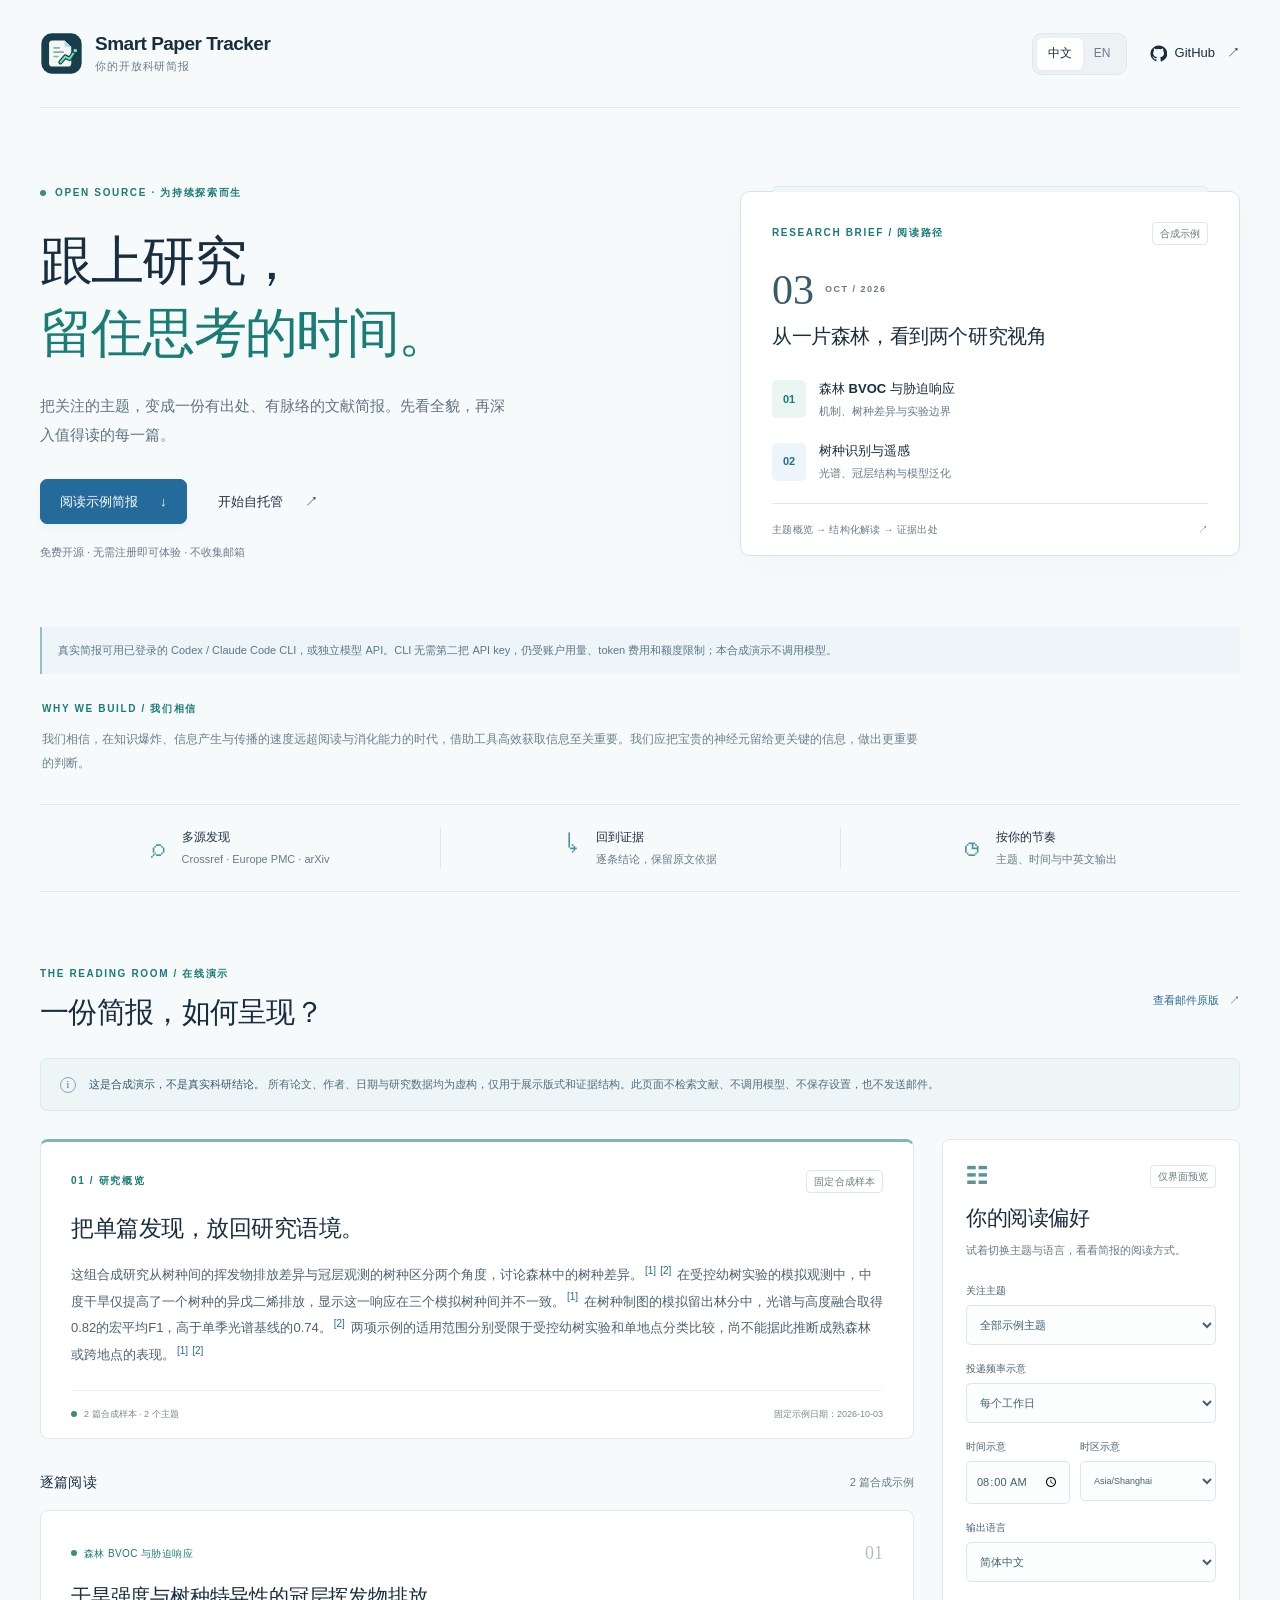
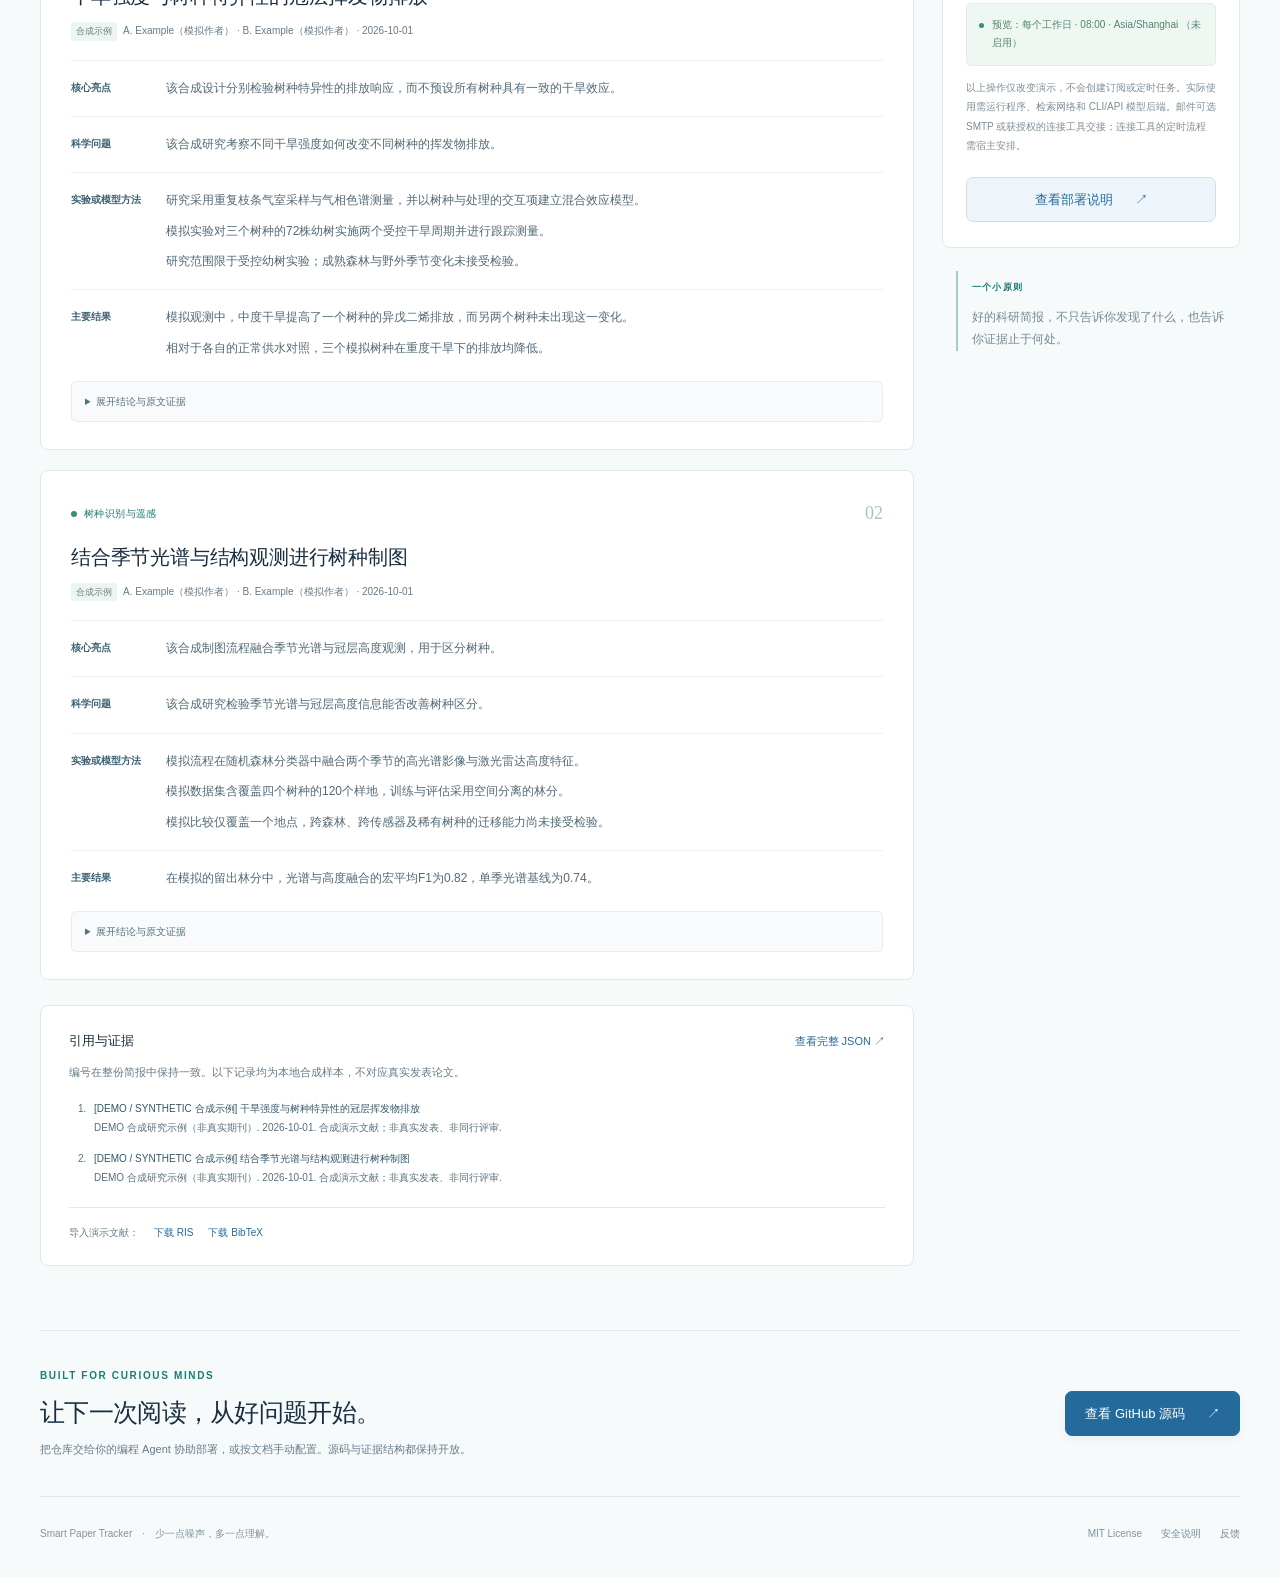
==== commit 2173ab0f: "Correct program-owned LLM workflow with CLI backends and library management" ====
--- a/docs/index.html
+++ b/docs/index.html
@@ -47,7 +47,7 @@
         </aside>
       </section>
 
-      <p class="cost-note" data-i18n="costNotice">实际简报依赖大模型，需配置模型服务。Token/API 费用取决于服务商、文献数量与文本长度；本合成演示不调用 API，不产生模型费用。</p>
+      <p class="cost-note" data-i18n="costNotice">真实简报可用已登录的 Codex / Claude Code CLI，或独立模型 API。CLI 无需第二把 API key，仍受账户用量、token 费用和额度限制；本合成演示不调用模型。</p>
       <section class="philosophy" aria-label="Our belief"><p class="eyebrow" data-i18n="philosophyLabel">WHY WE BUILD / 我们相信</p><p data-i18n="philosophy">我们相信，在知识爆炸、信息产生与传播的速度远超阅读与消化能力的时代，借助工具高效获取信息至关重要。我们应把宝贵的神经元留给更关键的信息，做出更重要的判断。</p></section>
       <section class="feature-strip" aria-label="Project capabilities">
         <div><span class="feature-icon" aria-hidden="true">⌕</span><p><strong data-i18n="featureSources">多源发现</strong><span>Crossref · Europe PMC · arXiv</span></p></div>
@@ -80,7 +80,7 @@
               <div class="field-pair"><div class="field"><label for="time" data-i18n="timeLabel">时间示意</label><input id="time" type="time" value="08:00" required></div><div class="field"><label for="timezone" data-i18n="timezoneLabel">时区示意</label><select id="timezone"><option value="Asia/Shanghai">Asia/Shanghai</option><option value="UTC">UTC</option><option value="America/New_York">America/New_York</option></select></div></div>
               <div class="field"><label for="output-language" data-i18n="languageLabel">输出语言</label><select id="output-language"><option value="zh-CN">简体中文</option><option value="en">English</option></select></div>
               <div class="schedule-summary" aria-live="polite"><span class="status-dot"></span><p id="schedule-summary"></p></div>
-              <p class="config-disclaimer" data-i18n="configDisclaimer">以上操作仅改变本页演示，不会创建订阅或定时任务。实际使用需部署后端、配置检索网络、兼容模型接口与 SMTP。支持配置兼容的国内模型服务，具体服务需自行验证。</p>
+              <p class="config-disclaimer" data-i18n="configDisclaimer">以上操作仅改变演示，不会创建订阅或定时任务。实际使用需运行程序、检索网络和 CLI/API 模型后端。邮件可选 SMTP 或获授权的连接工具交接；连接工具的定时流程需宿主安排。</p>
               <a class="button button-secondary" href="https://github.com/RHFran/smart-paper-tracker#manual-setup"><span data-i18n="setupGuide">查看部署说明</span><span aria-hidden="true">↗</span></a>
             </div>
             <div class="reading-note"><span class="eyebrow" data-i18n="readingNoteLabel">一个小原则</span><p data-i18n="readingNote">好的科研简报，不只告诉你发现了什么，也告诉你证据止于何处。</p></div>
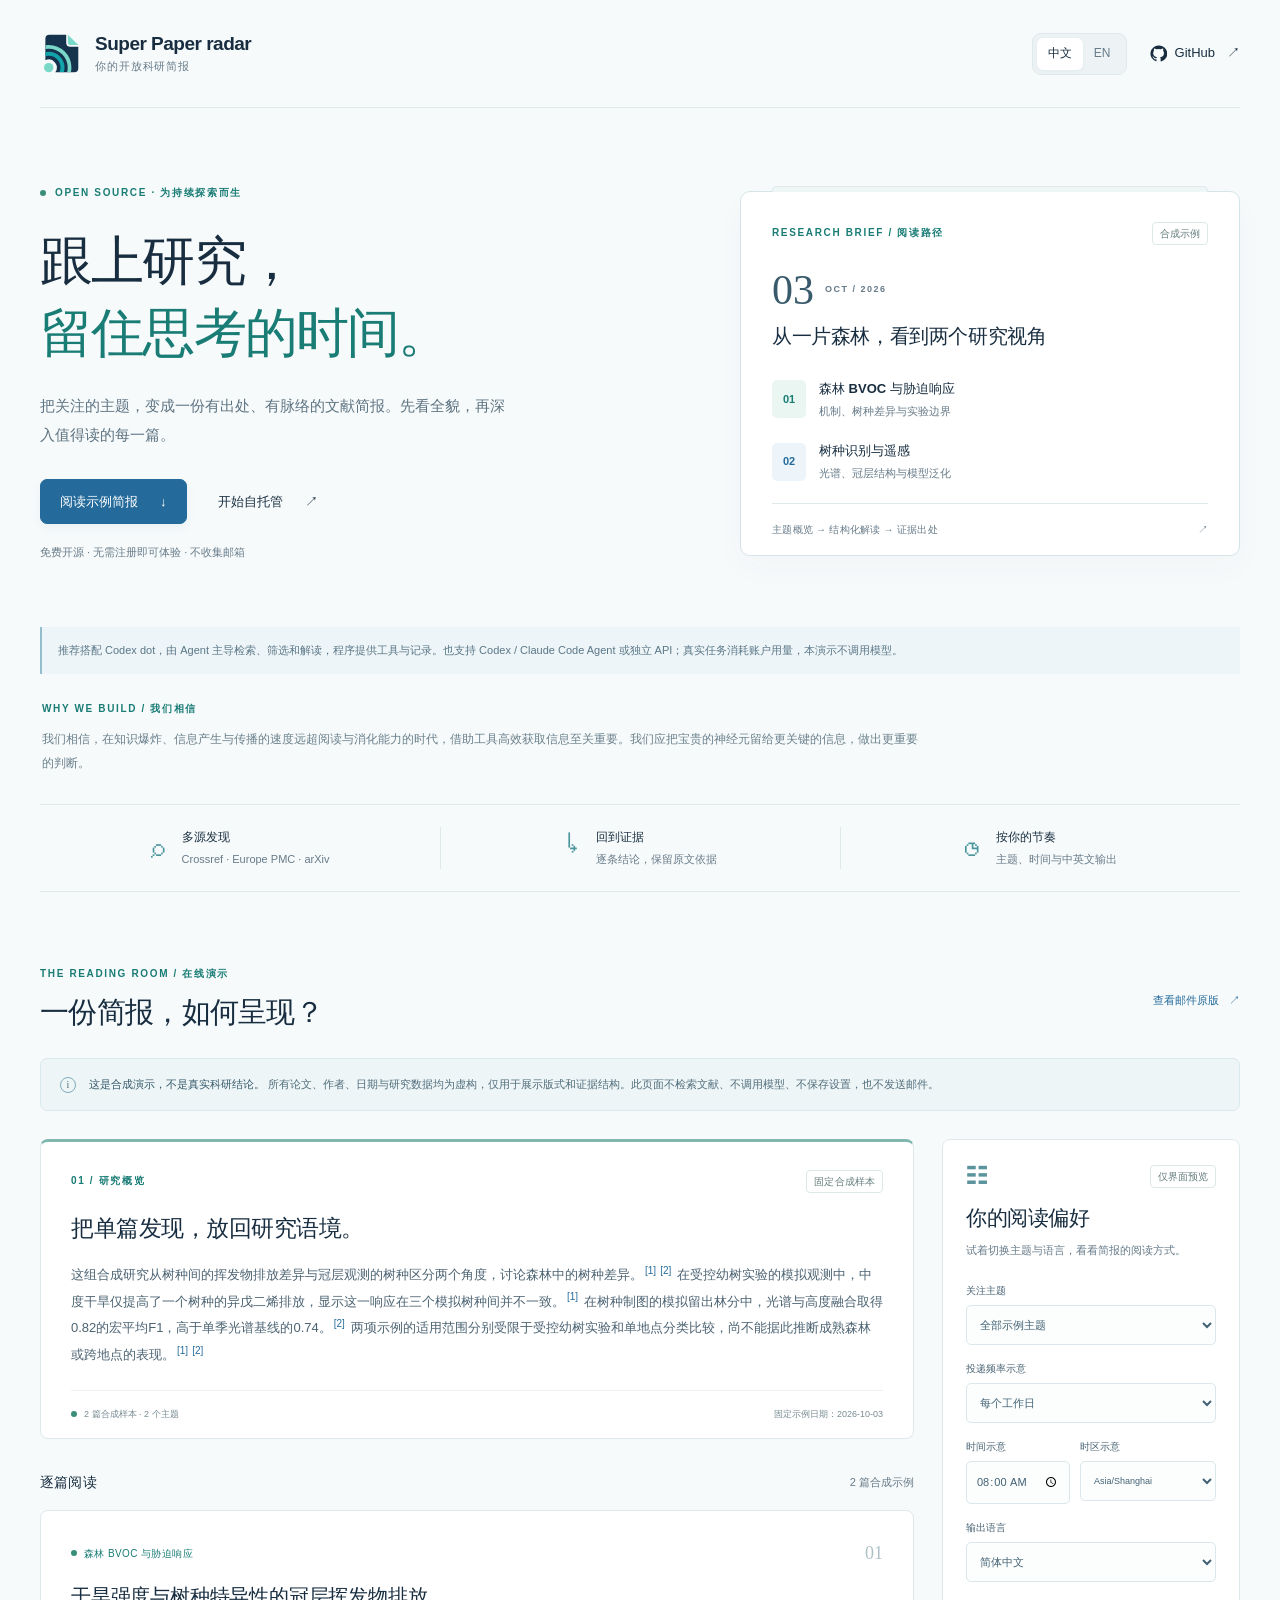
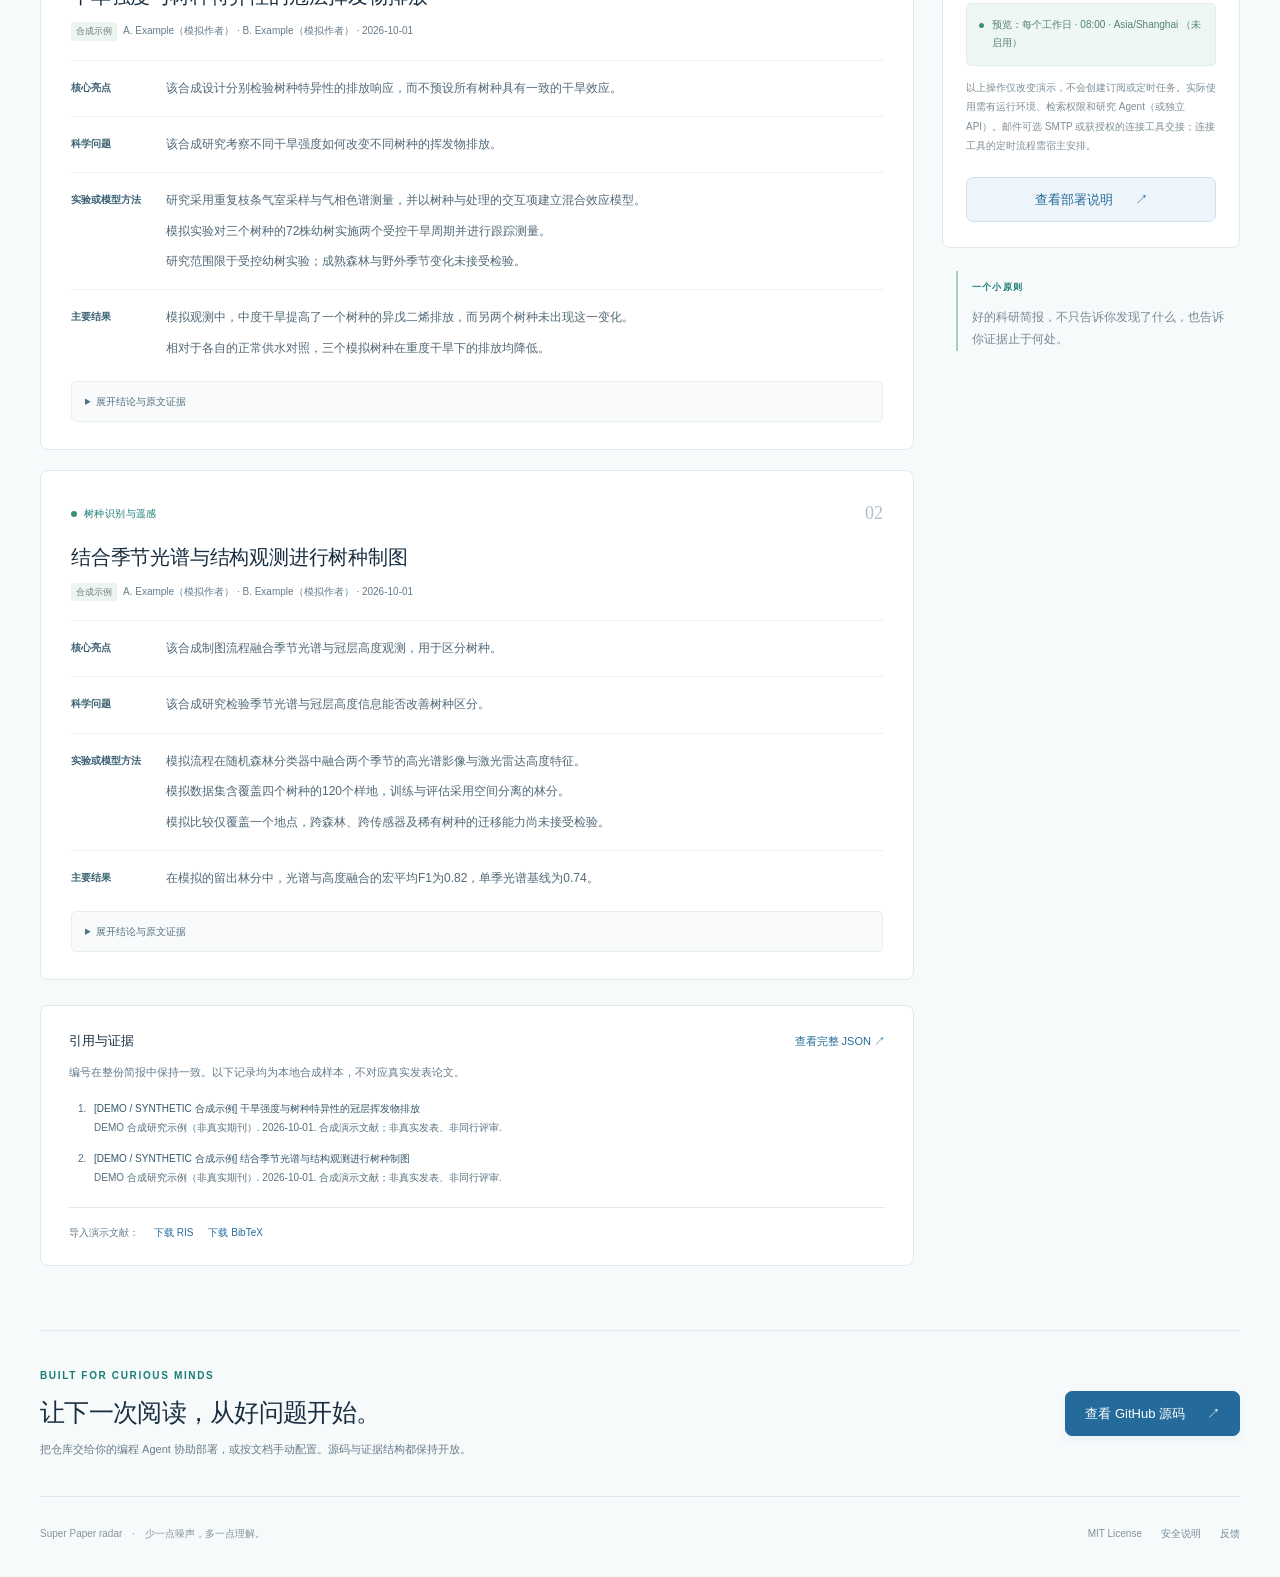
==== commit 1d75f884: "Release Super Paper radar v3: agent-led scheduled research and portable task tools" ====
--- a/docs/index.html
+++ b/docs/index.html
@@ -3,9 +3,9 @@
 <head>
   <meta charset="utf-8">
   <meta name="viewport" content="width=device-width, initial-scale=1">
-  <meta name="description" content="Smart Paper Tracker: an open-source, evidence-grounded research digest. Explore the bilingual, synthetic demo without an account.">
+  <meta name="description" content="Super Paper radar: an open-source, evidence-grounded research digest. Explore the bilingual, synthetic demo without an account.">
   <meta name="theme-color" content="#f7fafb">
-  <title>Smart Paper Tracker · Research, with context.</title>
+  <title>Super Paper radar · Research, with context.</title>
   <link rel="icon" href="assets/favicon.svg" type="image/svg+xml">
   <link rel="stylesheet" href="assets/style.css">
   <script defer src="assets/fixtures.js"></script>
@@ -15,16 +15,16 @@
   <a class="skip-link" href="#digest" data-i18n="skip">跳至文献预览</a>
   <div class="site-shell">
     <header class="site-header">
-      <a class="brand" href="./" aria-label="Smart Paper Tracker home">
-        <img class="brand-icon" src="assets/logo.svg" width="43" height="43" alt="">
-        <span><span class="brand-name">Smart Paper Tracker</span><span class="brand-caption" data-i18n="brandCaption">你的开放科研简报</span></span>
+      <a class="brand" href="./" aria-label="Super Paper radar home">
+        <img class="brand-icon" src="assets/icon.svg" width="43" height="43" alt="">
+        <span><span class="brand-name">Super Paper radar</span><span class="brand-caption" data-i18n="brandCaption">你的开放科研简报</span></span>
       </a>
       <nav class="header-actions" aria-label="Main navigation">
         <div class="language-switch" role="group" aria-label="Language / 语言">
           <button type="button" class="language-button active" data-language="zh-CN" aria-pressed="true">中文</button>
           <button type="button" class="language-button" data-language="en" aria-pressed="false">EN</button>
         </div>
-        <a class="repo-link" aria-label="GitHub repository" href="https://github.com/RHFran/smart-paper-tracker"><svg viewBox="0 0 24 24" fill="currentColor" aria-hidden="true"><path d="M12 .8a11.4 11.4 0 0 0-3.6 22.2c.6.1.8-.2.8-.6v-2.2c-3.3.7-4-1.4-4-1.4-.5-1.4-1.3-1.8-1.3-1.8-1.1-.7.1-.7.1-.7 1.2.1 1.8 1.2 1.8 1.2 1 1.8 2.7 1.3 3.4 1 .1-.8.4-1.3.8-1.6-2.7-.3-5.5-1.3-5.5-6A4.7 4.7 0 0 1 5.7 8c-.1-.3-.5-1.5.1-3.2 0 0 1-.3 3.3 1.2a11.5 11.5 0 0 1 6 0c2.3-1.5 3.3-1.2 3.3-1.2.6 1.7.2 2.9.1 3.2a4.7 4.7 0 0 1 1.2 3.2c0 4.6-2.8 5.6-5.5 5.9.5.4.8 1.1.8 2.2v3.3c0 .4.2.7.8.6A11.4 11.4 0 0 0 12 .8Z"/></svg><span>GitHub</span><span aria-hidden="true">↗</span></a>
+        <a class="repo-link" aria-label="GitHub repository" href="https://github.com/RHFran/super-paper-radar"><svg viewBox="0 0 24 24" fill="currentColor" aria-hidden="true"><path d="M12 .8a11.4 11.4 0 0 0-3.6 22.2c.6.1.8-.2.8-.6v-2.2c-3.3.7-4-1.4-4-1.4-.5-1.4-1.3-1.8-1.3-1.8-1.1-.7.1-.7.1-.7 1.2.1 1.8 1.2 1.8 1.2 1 1.8 2.7 1.3 3.4 1 .1-.8.4-1.3.8-1.6-2.7-.3-5.5-1.3-5.5-6A4.7 4.7 0 0 1 5.7 8c-.1-.3-.5-1.5.1-3.2 0 0 1-.3 3.3 1.2a11.5 11.5 0 0 1 6 0c2.3-1.5 3.3-1.2 3.3-1.2.6 1.7.2 2.9.1 3.2a4.7 4.7 0 0 1 1.2 3.2c0 4.6-2.8 5.6-5.5 5.9.5.4.8 1.1.8 2.2v3.3c0 .4.2.7.8.6A11.4 11.4 0 0 0 12 .8Z"/></svg><span>GitHub</span><span aria-hidden="true">↗</span></a>
       </nav>
     </header>
 
@@ -34,7 +34,7 @@
           <p class="eyebrow"><span class="status-dot"></span><span data-i18n="eyebrow">OPEN SOURCE · 为持续探索而生</span></p>
           <h1 id="hero-title"><span data-i18n="heroLine1">跟上研究，</span><br><span class="hero-accent" data-i18n="heroLine2">留住思考的时间。</span></h1>
           <p class="hero-description" data-i18n="heroDescription">把关注的主题，变成一份有出处、有脉络的文献简报。先看全貌，再深入值得读的每一篇。</p>
-          <div class="hero-buttons"><a class="button button-primary" href="#digest"><span data-i18n="readDemo">阅读示例简报</span><span aria-hidden="true">↓</span></a><a class="button button-quiet" href="https://github.com/RHFran/smart-paper-tracker#agent-setup"><span data-i18n="getStarted">开始自托管</span><span aria-hidden="true">↗</span></a></div>
+          <div class="hero-buttons"><a class="button button-primary" href="#digest"><span data-i18n="readDemo">阅读示例简报</span><span aria-hidden="true">↓</span></a><a class="button button-quiet" href="https://github.com/RHFran/super-paper-radar#agent-setup"><span data-i18n="getStarted">开始自托管</span><span aria-hidden="true">↗</span></a></div>
           <p class="hero-footnote" data-i18n="heroFootnote">免费开源 · 无需注册即可体验 · 不收集邮箱</p>
         </div>
         <aside class="hero-preview" aria-label="Demo at a glance">
@@ -47,7 +47,7 @@
         </aside>
       </section>
 
-      <p class="cost-note" data-i18n="costNotice">真实简报可用已登录的 Codex / Claude Code CLI，或独立模型 API。CLI 无需第二把 API key，仍受账户用量、token 费用和额度限制；本合成演示不调用模型。</p>
+      <p class="cost-note" data-i18n="costNotice">推荐搭配 Codex dot，由 Agent 主导检索、筛选和解读，程序提供工具与记录。也支持 Codex / Claude Code Agent 或独立 API；真实任务消耗账户用量，本演示不调用模型。</p>
       <section class="philosophy" aria-label="Our belief"><p class="eyebrow" data-i18n="philosophyLabel">WHY WE BUILD / 我们相信</p><p data-i18n="philosophy">我们相信，在知识爆炸、信息产生与传播的速度远超阅读与消化能力的时代，借助工具高效获取信息至关重要。我们应把宝贵的神经元留给更关键的信息，做出更重要的判断。</p></section>
       <section class="feature-strip" aria-label="Project capabilities">
         <div><span class="feature-icon" aria-hidden="true">⌕</span><p><strong data-i18n="featureSources">多源发现</strong><span>Crossref · Europe PMC · arXiv</span></p></div>
@@ -81,16 +81,16 @@
               <div class="field"><label for="output-language" data-i18n="languageLabel">输出语言</label><select id="output-language"><option value="zh-CN">简体中文</option><option value="en">English</option></select></div>
               <div class="schedule-summary" aria-live="polite"><span class="status-dot"></span><p id="schedule-summary"></p></div>
               <p class="config-disclaimer" data-i18n="configDisclaimer">以上操作仅改变演示，不会创建订阅或定时任务。实际使用需运行程序、检索网络和 CLI/API 模型后端。邮件可选 SMTP 或获授权的连接工具交接；连接工具的定时流程需宿主安排。</p>
-              <a class="button button-secondary" href="https://github.com/RHFran/smart-paper-tracker#manual-setup"><span data-i18n="setupGuide">查看部署说明</span><span aria-hidden="true">↗</span></a>
+              <a class="button button-secondary" href="https://github.com/RHFran/super-paper-radar#manual-setup"><span data-i18n="setupGuide">查看部署说明</span><span aria-hidden="true">↗</span></a>
             </div>
             <div class="reading-note"><span class="eyebrow" data-i18n="readingNoteLabel">一个小原则</span><p data-i18n="readingNote">好的科研简报，不只告诉你发现了什么，也告诉你证据止于何处。</p></div>
           </aside>
         </div>
       </section>
       <noscript><div class="demo-notice">JavaScript is disabled. Read the complete synthetic previews: <a href="preview/demo.zh-CN.html">中文</a> · <a href="preview/demo.en.html">English</a>. All papers and findings in these previews are invented.</div></noscript>
-      <section class="bottom-cta"><div><p class="eyebrow">BUILT FOR CURIOUS MINDS</p><h2 data-i18n="ctaTitle">让下一次阅读，从好问题开始。</h2><p data-i18n="ctaText">把仓库交给你的编程 Agent 协助部署，或按文档手动配置。源码与证据结构都保持开放。</p></div><a class="button button-primary" href="https://github.com/RHFran/smart-paper-tracker"><span data-i18n="viewSource">查看 GitHub 源码</span><span aria-hidden="true">↗</span></a></section>
+      <section class="bottom-cta"><div><p class="eyebrow">BUILT FOR CURIOUS MINDS</p><h2 data-i18n="ctaTitle">让下一次阅读，从好问题开始。</h2><p data-i18n="ctaText">把仓库交给你的编程 Agent 协助部署，或按文档手动配置。源码与证据结构都保持开放。</p></div><a class="button button-primary" href="https://github.com/RHFran/super-paper-radar"><span data-i18n="viewSource">查看 GitHub 源码</span><span aria-hidden="true">↗</span></a></section>
     </main>
-    <footer class="site-footer"><span>Smart Paper Tracker <span class="footer-dot">·</span> <span data-i18n="footerTagline">少一点噪声，多一点理解。</span></span><div><span>MIT License</span><a href="https://github.com/RHFran/smart-paper-tracker/blob/main/SECURITY.md" data-i18n="security">安全说明</a><a href="https://github.com/RHFran/smart-paper-tracker/issues" data-i18n="feedback">反馈</a></div></footer>
+    <footer class="site-footer"><span>Super Paper radar <span class="footer-dot">·</span> <span data-i18n="footerTagline">少一点噪声，多一点理解。</span></span><div><span>MIT License</span><a href="https://github.com/RHFran/super-paper-radar/blob/main/SECURITY.md" data-i18n="security">安全说明</a><a href="https://github.com/RHFran/super-paper-radar/issues" data-i18n="feedback">反馈</a></div></footer>
   </div>
 </body>
 </html>
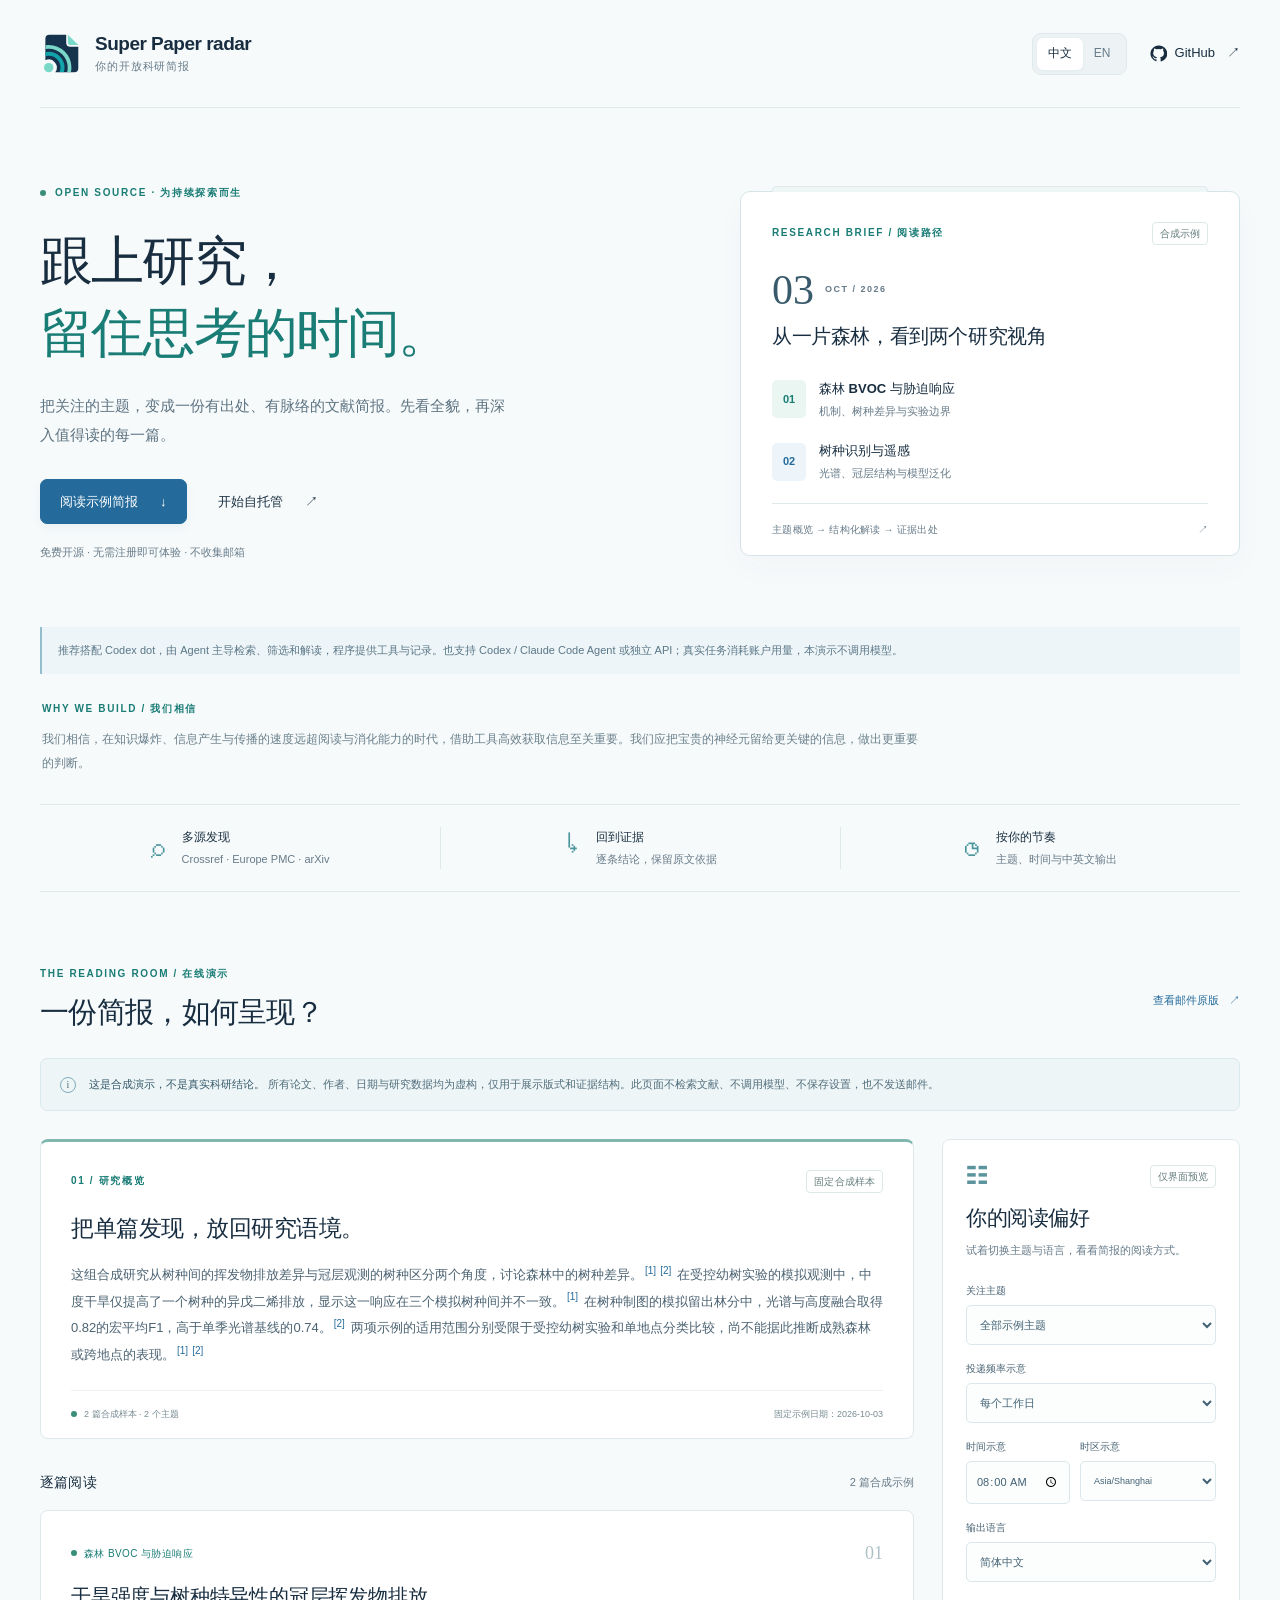
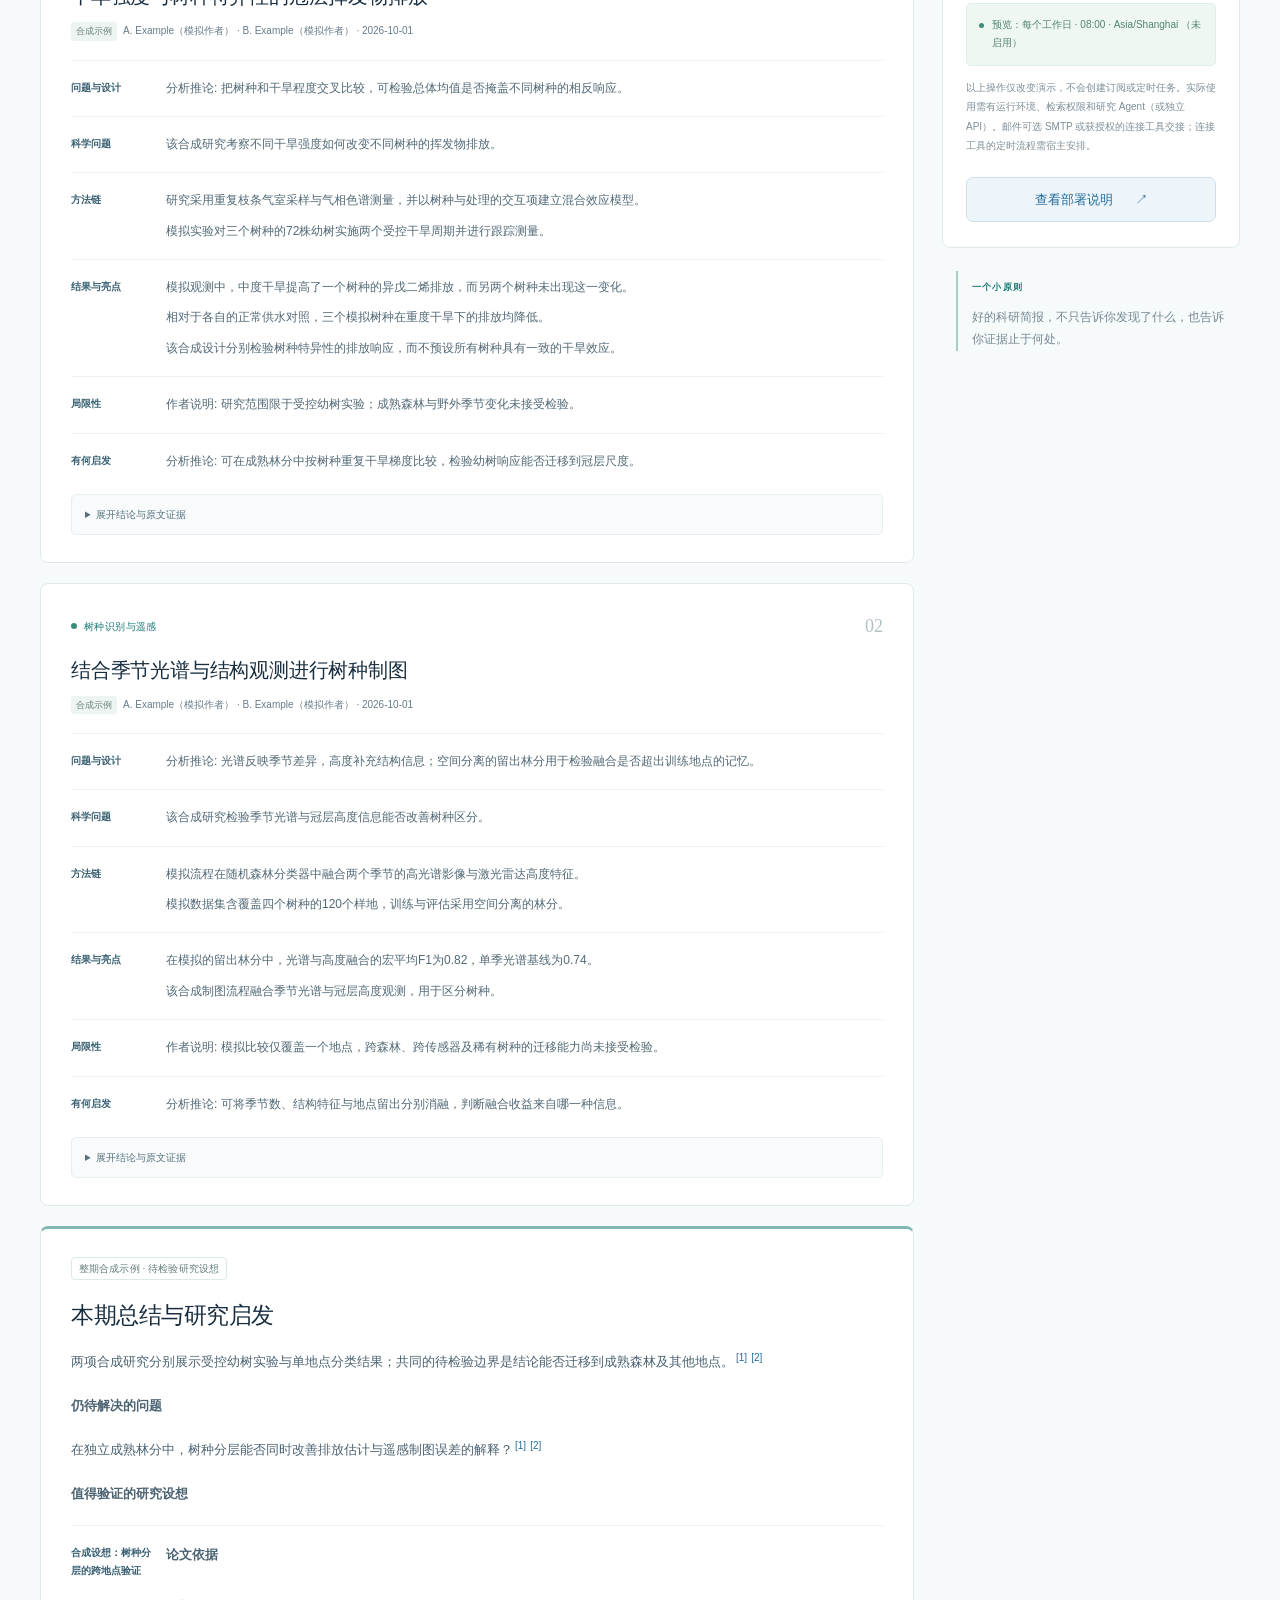
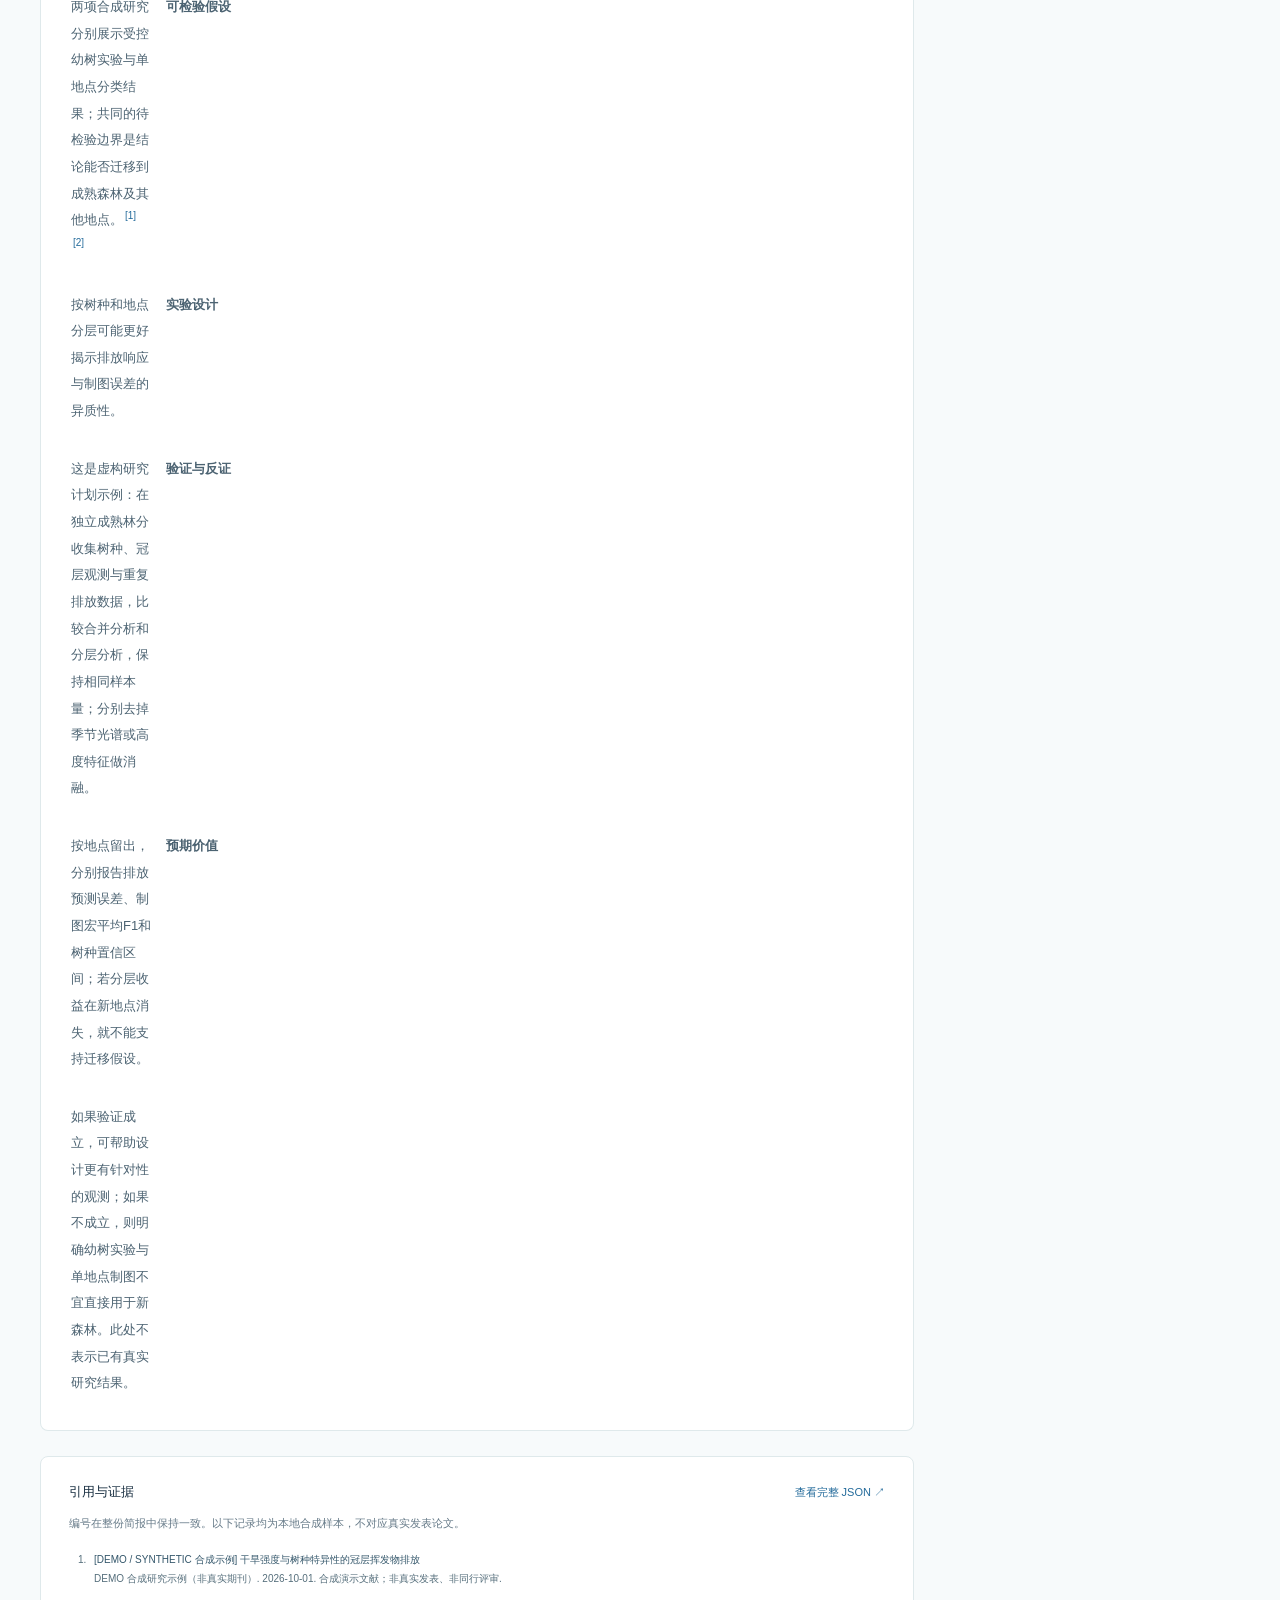
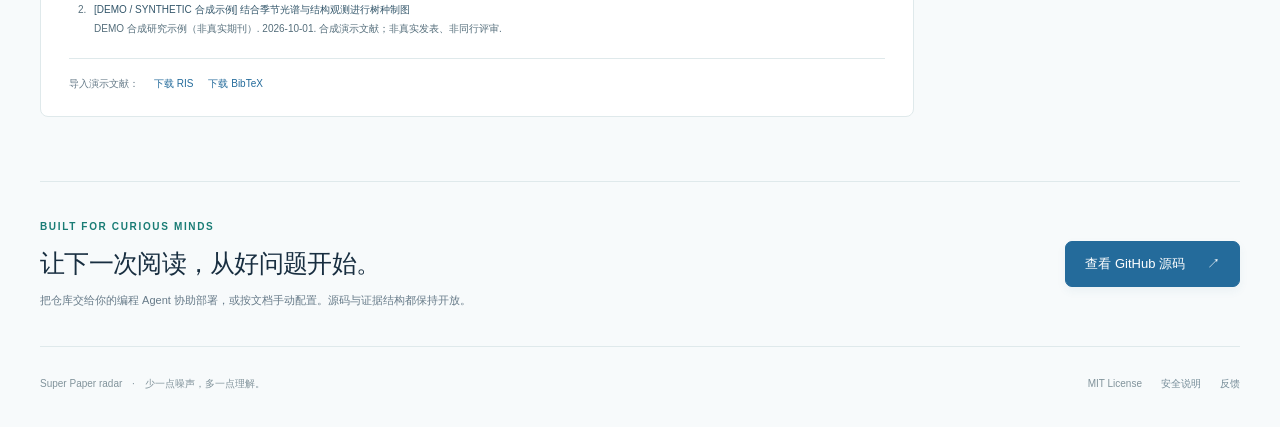
==== commit 02ea405f: "Release v3.1.0: original figures, six-part paper analysis, and grounded research outlook Add validat" ====
--- a/docs/index.html
+++ b/docs/index.html
@@ -68,6 +68,7 @@
             </article>
             <div class="papers-heading"><h3 data-i18n="papersTitle">逐篇阅读</h3><span id="paper-count" class="muted" aria-live="polite"></span></div>
             <div id="paper-list"></div>
+            <section class="overview-card" aria-labelledby="outlook-title"><div class="card-eyebrow"><span class="small-tag" data-i18n="outlookScope">整期合成示例 · 待检验研究设想</span></div><h3 id="outlook-title" data-i18n="outlookTitle">本期总结与研究启发</h3><div id="outlook-content" class="overview-content"></div></section>
             <section class="references-card" aria-labelledby="references-title"><div class="card-eyebrow"><h3 id="references-title" data-i18n="referencesTitle">引用与证据</h3><a id="audit-link" class="text-link" href="preview/demo.zh-CN.json" data-i18n="auditLink">查看完整 JSON ↗</a></div><p class="muted" data-i18n="referencesNotice">编号在整份简报中保持一致。以下记录均为本地合成样本，不对应真实发表论文。</p><ol id="reference-list"></ol><div class="export-links"><span data-i18n="exportNotice">导入演示文献：</span><a id="ris-link" href="preview/demo.zh-CN.ris" download data-i18n="exportRis">下载 RIS</a><a id="bib-link" href="preview/demo.zh-CN.bib" download data-i18n="exportBib">下载 BibTeX</a></div></section>
           </div>
           <aside class="configuration" aria-labelledby="config-title">
